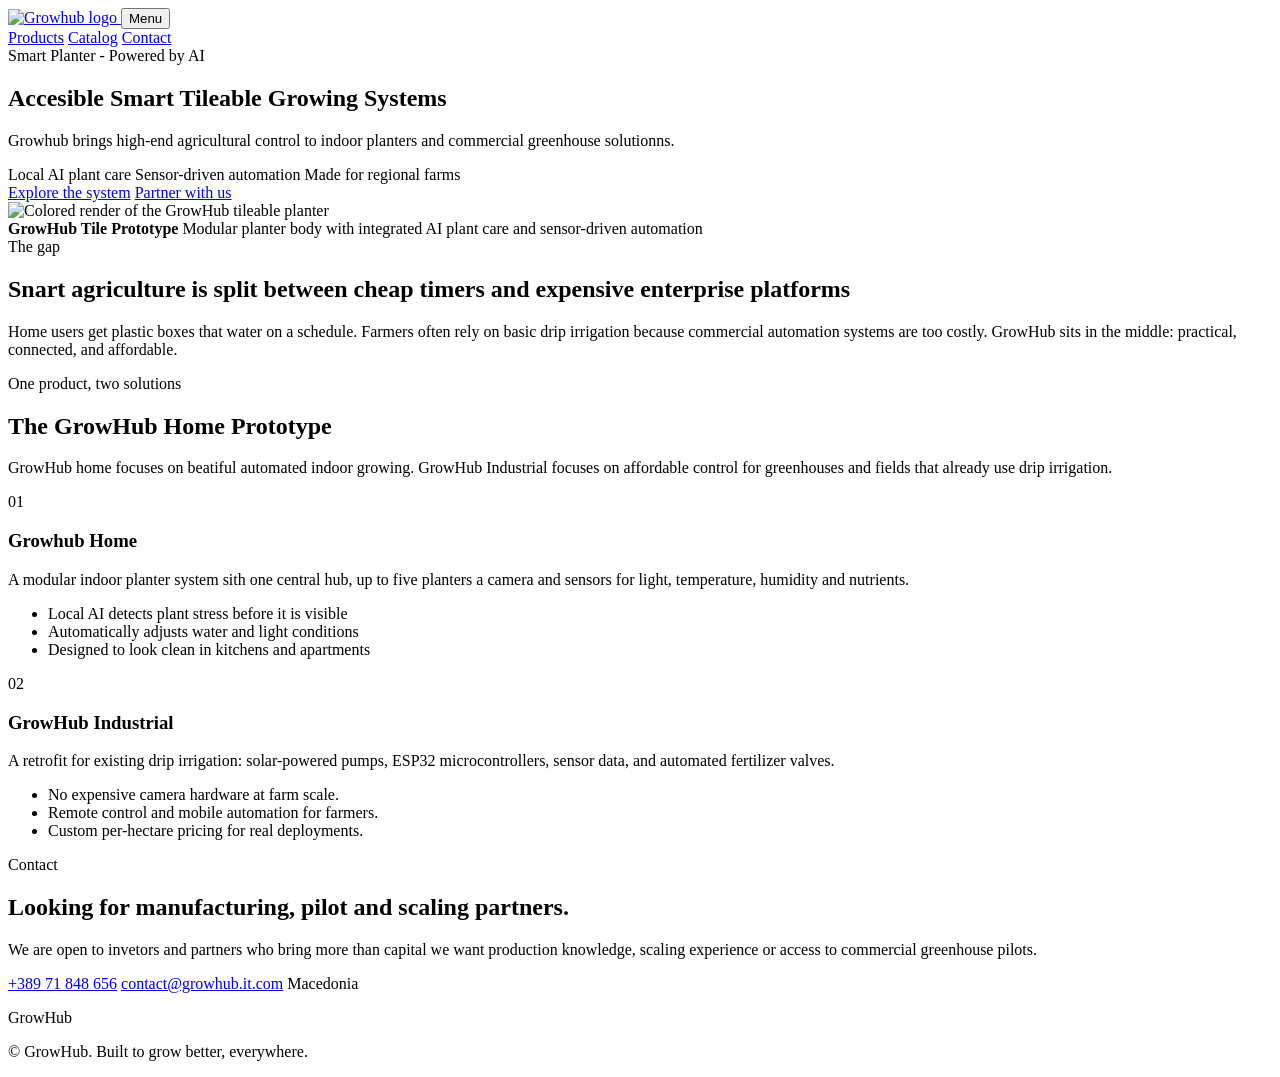
==== Firmware/website/frontend/index.html @ aeba0599 "i set up the project structure to start working on the backend" ====
<!DOCTYPE html>
<html lang="en">
    <head>
        <meta charset="UTF-8" />
        <meta name="viewport" content="width=device-width, initial-scale=1.0" />
        <meta 
            name="description"
            content="Growhub builds accesible smart tileable growing systems for indoor planters and commercial greenhouse solutions"
        />

        <title>Growhub | Smart Tileable Growing Systems</title>
        <link rel="icon" href="assets/img/favicon.svg" type="image/svg+xml" />
        <link rel="stylesheet" href="frontend/css/styles.css" />
    </head>
    <body>
        <header class="site-header">
            <div class="container header-inner">
                <a class="brand focus-strip" href="index.html" aria-label="GrowHub home">
                    <img src="assets/img/growhub.svg" alt="Growhub logo" />
                </a>
                <button class="nav-toggle" dagta-nav-toggle aria-expanded="false" aria-label="Toggle menu">Menu</button>
                <nav class="nav-menu" data-nav-menu aria-label="Primary">
                    <a class="nav-link" href="#products">Products</a>
                    <a href="shop.html" class="nav-link">Catalog</a>
                    <a class="nav-link navcta" href="#contact">Contact</a>
                </nav>
            </div>
        </header>

        <main>
            <section class="hero">
                <div class="container hero-grid">
                    <div class="hero-copy">
                        <span class="kicker">Smart Planter - Powered by AI</span>
                        <h1>Accesible Smart Tileable Growing Systems</h1>
                        <p>
                            Growhub brings high-end agricultural control to indoor planters and commercial greenhouse solutionns.
                        </p>
                        <div class="eyebrow-row" aria-label="GrowHub highlights">
                            <spam class="pill">Local AI plant care</spam>
                            <spam class="pill">Sensor-driven automation</spam>
                            <spam class="pill">Made for regional farms</spam>
                        </div>
                        <div class="button-group">
                            <a class="btn btn-primary" href="#products">Explore the system</a>
                            <a class="btn btn-secondary" href="#contact">Partner with us</a>
                        </div>
                    </div>
                    <aside class="product-visual" aria-label="GrowHub tileable planter render">
                        <img src="assets/img/growhub_tile_render_v1.png" alt="Colored render of the GrowHub tileable planter" />
                        <div class="visual-note">
                            <strong>GrowHub Tile Prototype</strong>
                            <span>Modular planter body with integrated AI plant care and sensor-driven automation</span>
                        </div>
                    </aside>
                </div>
            </section>

            <section class="section compact-section">
                <div class="container">
                    <div class="problem-card">
                        <span class="kicker">The gap</span>
                        <h2>Snart agriculture is split between cheap timers and expensive enterprise platforms</h2>
                        <p>
                            Home users get plastic boxes that water on a schedule. Farmers often rely on basic drip irrigation because
                            commercial automation systems are too costly. GrowHub sits in the middle: practical, connected, and affordable.
                        </p>
                    </div>
                </div>
            </section>

            <section class="section" id="products">
                <div class="container">
                    <span class="kicker">One product, two solutions</span>
                    <h2 class="section-title">The GrowHub Home Prototype</h2>
                    <p class="section-lead">
                        GrowHub home focuses on beatiful automated indoor growing. GrowHub Industrial focuses on affordable
                        control for greenhouses and fields that already use drip irrigation.
                    </p>
                    <div class="product-grid">
                        <article class="product-card" id="home-system">
                            <span class="product-index">01</span>
                            <h3>Growhub Home</h3>
                            <p>
                                A modular indoor planter system sith one central hub, up to five planters a camera and sensors for light, temperature, humidity and nutrients.
                            </p>
                            <ul class="feature-list">
                                <li>Local AI detects plant stress before it is visible</li>
                                <li>Automatically adjusts water and light conditions</li>
                                <li>Designed to look clean in kitchens and apartments</li>
                            </ul>
                        </article>
                        <article class="product-card dark-card" id="industrial">
                            <span class="product-index">02</span>
                            <h3>GrowHub Industrial</h3>
                            <p>
                                A retrofit for existing drip irrigation: solar-powered pumps, ESP32 microcontrollers, sensor data, and automated fertilizer valves.
                            </p>
                            <ul class="feature-list">
                                <li>No expensive camera hardware at farm scale.</li>
                                <li>Remote control and mobile automation for farmers.</li>
                                <li>Custom per-hectare pricing for real deployments.</li>
                            </ul>
                        </article>
                    </div>
                </div>
            </section>

            <section class="section" id="contact">
                <div class="container">
                    <div>
                        <span class="kicker">Contact</span>
                        <h2 class="section-title">Looking for manufacturing, pilot and scaling partners.</h2>
                        <p class="section-lead">
                            We are open to invetors and partners who bring more than capital we want production knowledge, scaling experience or access to commercial
                            greenhouse pilots.
                        </p>
                        <div class="contact-list">
                            <a href="tel:+38971848656">+389 71 848 656</a>
                            <a href="mailto:contact@growhub.com">contact@growhub.it.com</a>
                            <span>Macedonia</span>
                        </div>
                    </div>
                </div>
            </section>
        </main>

        <footer class="site-footer">
            <div class="container footer-inner">
                <p>GrowHub</p>
                <p>&copy; <span data-year></span> GrowHub. Built to grow better, everywhere.</p>
            </div>
        </footer>

        <script src="frontend/js/main.js"></script>
    </body>
</html>
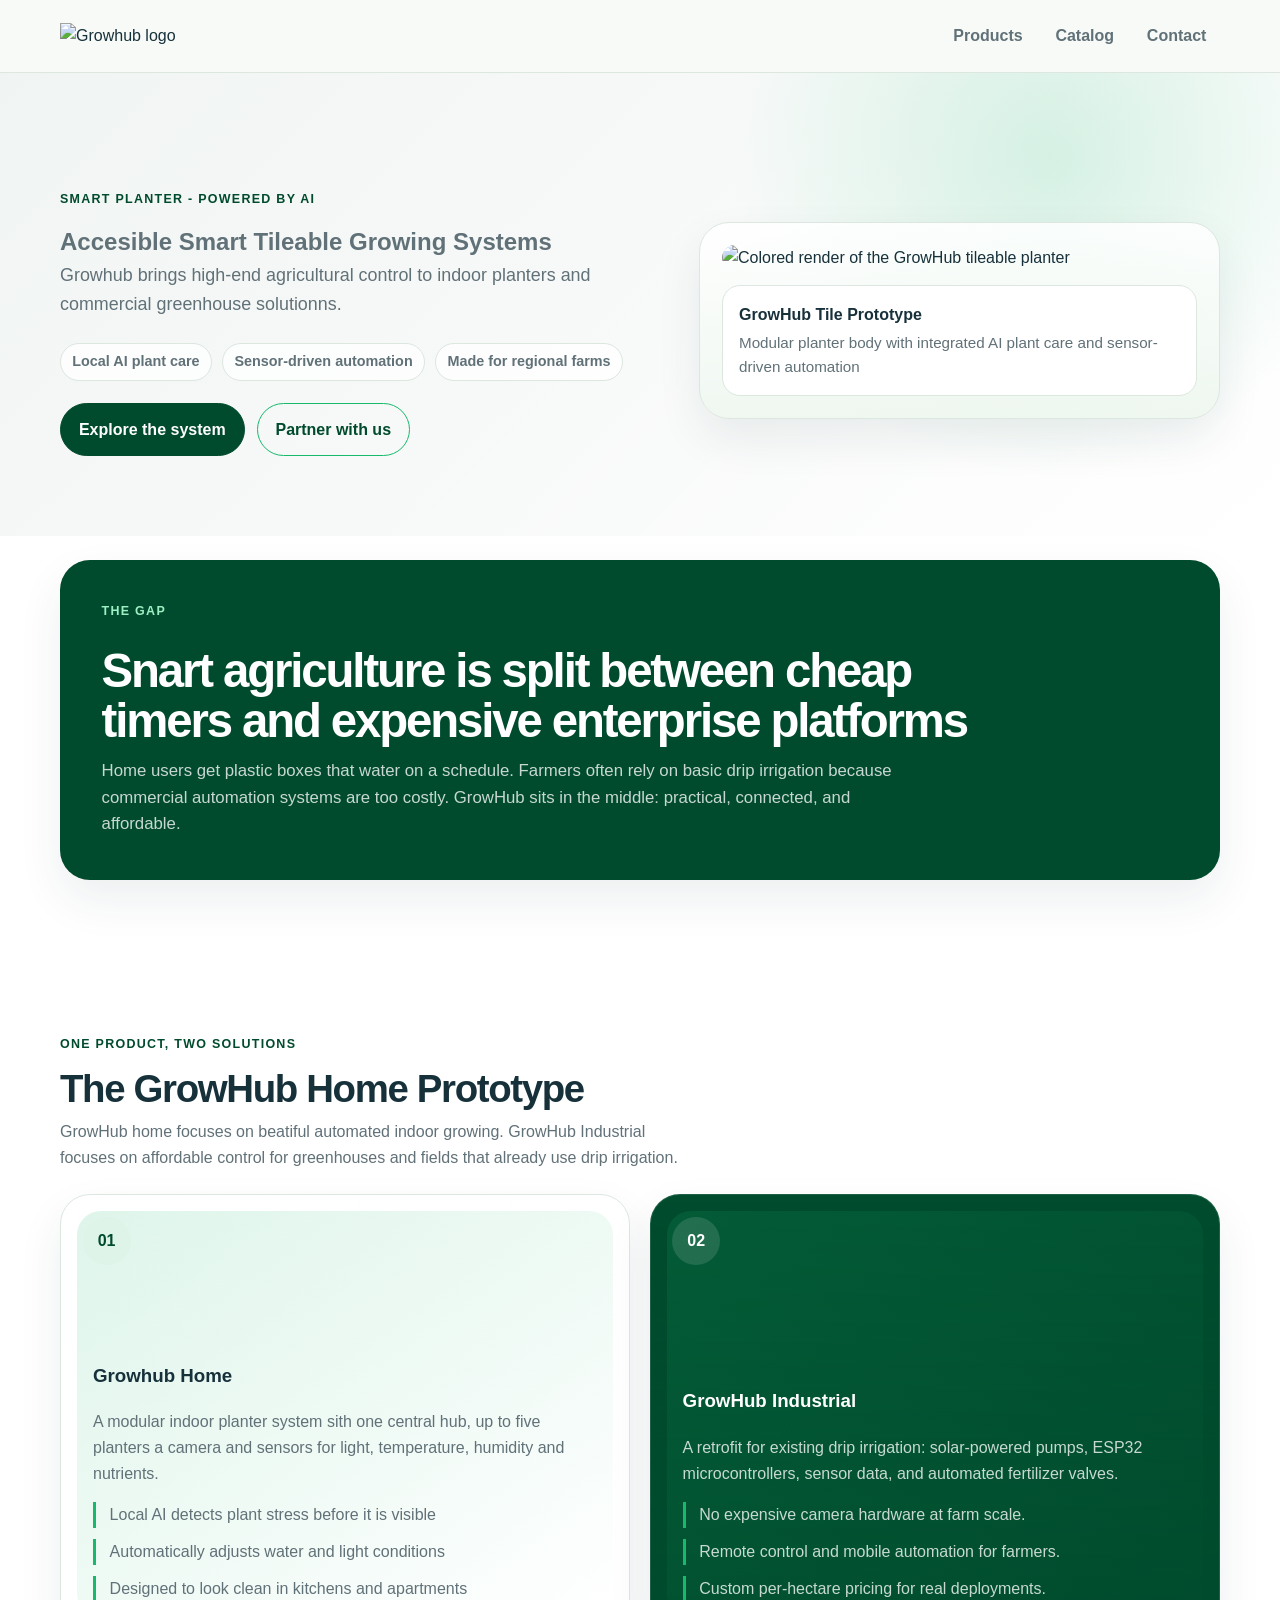
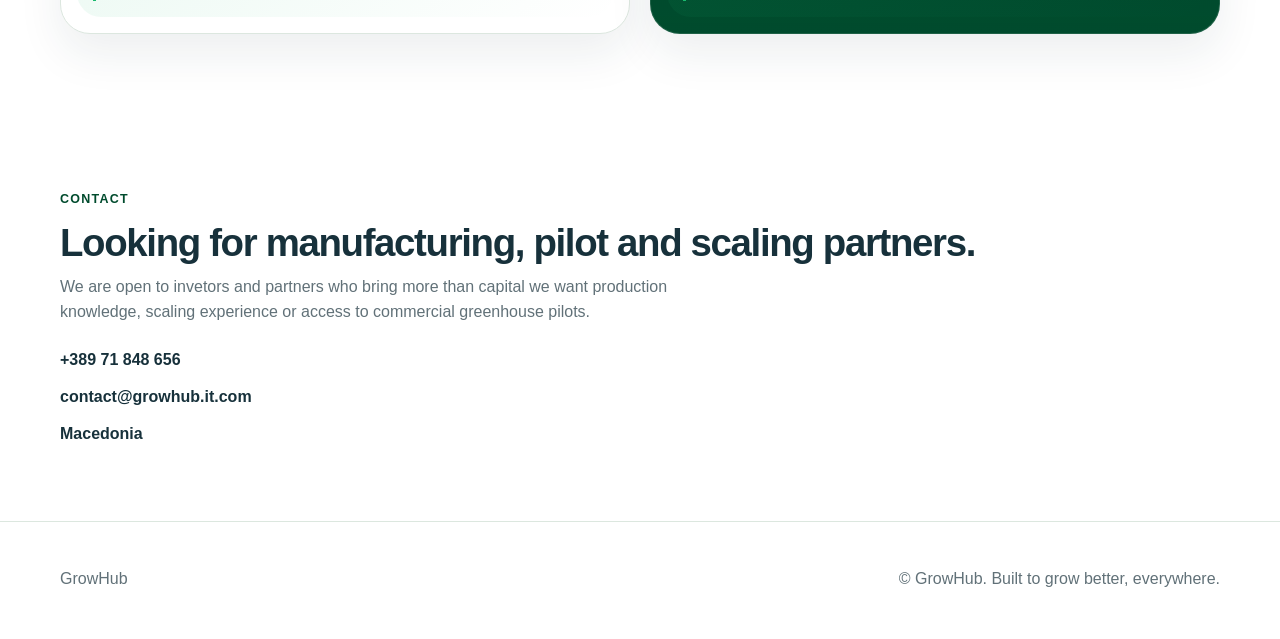
==== commit cdb82d7f: "started working on a very basic backend just to connect everything together" ====
--- a/Firmware/website/frontend/index.html
+++ b/Firmware/website/frontend/index.html
@@ -10,7 +10,7 @@
 
         <title>Growhub | Smart Tileable Growing Systems</title>
         <link rel="icon" href="assets/img/favicon.svg" type="image/svg+xml" />
-        <link rel="stylesheet" href="frontend/css/styles.css" />
+        <link rel="stylesheet" href="css/styles.css" />
     </head>
     <body>
         <header class="site-header">
--- a/Firmware/website/frontend/css/styles.css
+++ b/Firmware/website/frontend/css/styles.css
@@ -0,0 +1,958 @@
+:root {
+    --bg: #f6f8f5;
+    --surface: #ffffff;
+    --surface-soft: #eef6ef;
+    --ink: #17313b;
+    --muted: #617178;
+    --green: #18b96d;
+    --green-dark: #004b2d;
+    --green-soft: #dff4e8;
+    --line: #dce7df;
+    --shadow: 0 20px 45px rgba(23, 49, 59, 0.08);
+    --radius: 22px;
+    --max-width: 1160px;
+}
+
+*,
+*::before,
+*::after {
+    box-sizing: border-box;
+}
+
+html {
+    scroll-behavior: smooth;
+}
+
+body {
+    margin: 0;
+    font-family: Inter, "Segoe UI", Roboto, Arial, sans-serif;
+    color: var(--ink);
+    background:
+        radial-gradient(circle at 8% 8%, rgba(24, 185, 109, 0.08), transparent 20rem),
+        linear-gradient(180deg, #fbfcfa, var(--gb));
+    line-height: 1.6;
+    overflow-x: hidden;
+}
+
+a {
+    color: inherit;
+    text-decoration: none;
+}
+
+img {
+    max-width: 100%;
+    display: block;
+}
+
+.container {
+    width: min(100% - 2rem, var(--max-width));
+    margin: 0 auto;
+}
+
+.site-header {
+    position: sticky;
+    top: 0;
+    z-index: 1000;
+    backdrop-filter: blur(14px);
+    background: rgba(247, 250, 247, 0.9);
+    border-bottom: 1px solid var(--line);
+}
+
+.header-inner {
+    display: flex;
+    align-items: center;
+    justify-content: space-between;
+    gap: 1rem;
+    min-height: 72px;
+}
+
+.brand {
+    display: inline-flex;
+    align-items: center;
+    width: 168px;
+}
+
+.brand img {
+    width: 100%;
+    height: auto;
+}
+
+.nav-toggle {
+    border: 1px solid var(--line);
+    border-radius: 999px;
+    background: var(--surface);
+    padding: 0.5rem 0.8rem;
+    font-size: 0.95rem;
+    display: none;
+}
+
+.nav-menu {
+    display: flex;
+    align-items: center;
+    gap: 0.35rem;
+}
+
+.nav-link {
+    padding: 0.55rem 0.85rem;
+    border-radius: 999px;
+    color: var(--muted);
+    font-weight: 650;
+    font-size: 0.94;
+}
+
+.nav-link:hover,
+.nav-link:focus-visible {
+    color: var(--ink);
+    background: var(--surface);
+}
+
+.nav-link.active {
+    color: var(--surface);
+    background: var(--green-dark);
+}
+
+.hero {
+    padding: 7rem 0 5rem;
+    position: relative;
+    overflow: hidden;
+}
+
+.hero::before {
+    content: "";
+    position: absolute;
+    inset: 0;
+    background:
+        radial-gradient(circle at 82% 18%, rgba(24, 185, 109, 0.16), transparent 20rem),
+        linear-gradient(135deg, rgba(0, 75, 45, 0.06), rgba(255, 255, 255, 0));
+    pointer-events: none;
+}
+
+.hero-grid {
+    position: relative;
+    display: grid;
+    grid-template-columns: minmax(0, 1.05fr) minmax(340px, 0.95fr);
+    gap: clamp(2rem, 5vw, 4.5rem);
+    align-items: center;
+}
+
+.hero-copy h1 {
+    margin: 0;
+    color: var(--muted);
+    max-width: 58ch;
+    overflow-wrap: anywhere;
+}
+
+.hero-copy p {
+    margin: 0;
+    color: var(--muted);
+    max-width: 58ch;
+    font-size: 1.12rem;
+}
+
+.hero-card {
+    background: linear-gradient(145deg, #ffffff, #f1f7f2);
+    border: 1px solid var(--line);
+    border-radius: var(--radius);
+    padding: 1.5rem;
+    box-shadow: var(--shadow);
+}
+
+.hero-media {
+    border-radius: var(--radius);
+    border: 1px solid var(--line);
+    background: linear-gradient(180deg, #ffffff, #edf6ef);
+    box-shadow: var(--shadow);
+    padding: 1rem;
+    position: relative;
+}
+
+.hero-media::after {
+    content: "";
+    position: absolute;
+    right: -1.1rem;
+    bottom: -1.1rem;
+    width: 38%;
+    height: 38%;
+    border-radius: 999px;
+    background: rgba(24, 185, 109, 0.12);
+    z-index: -1;
+}
+
+.hero-media img {
+    width: 100%;
+    max-height: 470px;
+    border-radius: 16px;
+    object-fit: contain;
+    background: #f9fbf9;
+}
+
+.product-visual {
+    position: relative;
+    border-radius: 30px;
+    padding: clamp(1rem, 2vw, 1.35rem);
+    background:
+        linear-gradient(180deg, rgba(255, 255, 255, 0.92), rgba(239, 247, 240, 0.92)),
+        radial-gradient(circle at 70% 0%, rgba(24, 185, 109, 0.18), transparent 22rem);
+    border: 1px solid var(--line);
+    box-shadow: var(--shadow);
+}
+
+.product-visual img {
+    width: 100%;
+    max-height: 530px;
+    object-fit: contain;
+    border-radius: 22px;
+    background: transparent;
+}
+
+.visual-note {
+    display: grid;
+    gap: 0.2rem;
+    margin-top: 0.9rem;
+    padding: 1rem;
+    border-radius: 18px;
+    background: #ffffff;
+    border: 1px solid var(--line);
+}
+
+.visual-note span {
+    color: var(--muted);
+    font-size: 0.95rem;
+}
+
+.kicker {
+    display: inline-block;
+    font-size: 0.78rem;
+    letter-spacing: 0.08rem;
+    text-transform: uppercase;
+    color: var(--green-dark);
+    margin-bottom: 0.8rem;
+    font-weight: 800;
+}
+
+.button-group {
+    display: flex;
+    flex-wrap: wrap;
+    gap: 0.75rem;
+    margin-top: 1.4rem;
+}
+
+.btn {
+    border: 1px solid var(--green);
+    border-radius: 999px;
+    padding: 0.78rem 1.12rem;
+    display: inline-flex;
+    align-items: center;
+    justify-content: center;
+    font-weight: 600;
+    transition: 180ms ease;
+}
+
+.btn-primary {
+    background: var(--green-dark);
+    color: var(--surface);
+    border-color: var(--green-dark);
+}
+
+.btn-primary:hover,
+.btn-primary:focus-visible {
+    background: #063d29;
+    border-color: #063d29;
+}
+
+.btn-secondary {
+    background: transparent;
+    color: var(--green-dark);
+}
+
+.btn-secondary:hover,
+.btn-secondary:focus-visible {
+    background: var(--surface);
+}
+
+.section {
+    padding: 4.7rem 0;
+}
+
+.compact-section {
+    padding-top: 1.5rem;
+}
+
+.section-title {
+    margin: 0 0 0.6rem;
+    font-size: clamp(1.75rem, 3vw, 2.65rem);
+    letter-spacing: -0.035em;
+    line-height: 1.08;
+    overflow-wrap: anywhere;
+}
+
+.section-lead {
+    color: var(--muted);
+    margin: 0 0 1.4rem;
+    max-width: 70ch;
+}
+
+.problem-card {
+    display: grid;
+    gap: 0.75rem;
+    padding: clamp(1.5rem, 4vw, 2.6rem);
+    border-radius: 30px;
+    background: var(--green-dark);
+    color: #ffffff;
+    box-shadow: var(--shadow);
+}
+
+.problem-card h2 {
+    max-width: 900px;
+    margin: 0;
+    font-size: clamp(1.8rem, 3.7vw, 3.2rem);
+    line-height: 1.05;
+    letter-spacing: -0.045em;
+    overflow-wrap: anywhere;
+}
+
+.problem-card p {
+    max-width: 820px;
+    margin: 0;
+    color: rgba(255, 255, 255, 0.78);
+    font-size: 1.05rem;
+}
+
+.problem-card .kicker {
+    color: #9df0c3;
+}
+
+.grid {
+    display: grid;
+    gap: 1.1rem;
+}
+
+.grid-2 {
+    grid-template-columns: repeat(2, minmax(0, 1fr));
+}
+
+.grid-3 {
+    grid-template-columns: repeat(3, minmax(0, 1fr));
+}
+
+.product-grid {
+    display: grid;
+    grid-template-columns: repeat(2, minmax(0, 1fr));
+    gap: 1.2rem;
+    margin-top: 1.5rem;
+}
+
+.product-card {
+    position: relative;
+    min-height: 440px;
+    display: flex;
+    flex-direction: column;
+    justify-content: flex-end;
+    overflow: hidden;
+    border-radius: 30px;
+    border: 1px solid var(--line);
+    background:
+        linear-gradient(189deg, rgba(255, 255, 255, 0.72), #ffffff 54%),
+        var(--surface);
+    padding: clamp(1.3rem, 3vw, 2rem);
+    box-shadow: var(--shadow);
+}
+
+.product-card::before {
+    content: "";
+    position: absolute;
+    inset: 1rem;
+    border-radius: 24px;
+    background: linear-gradient(145deg, rgba(24, 185, 109, 0.14), rgba(255, 255, 255, 0));
+    pointer-events: none;
+}
+
+.product-card > * {
+    position: relative;
+}
+
+.product-card p {
+    margin: 0;
+    color: var(--muted);
+}
+
+.product-index {
+    position: absolute;
+    top: 1.35rem;
+    left: 1.35rem;
+    display: inline-flex;
+    align-items: center;
+    justify-content: center;
+    width: 3rem;
+    height: 3rem;
+    border-radius: 999px;
+    background: var(--green-soft);
+    color: var(--green-dark);
+    font-weight: 800;
+}
+
+.dark-card {
+    color: #ffffff;
+    border-color: rgba(255, 255, 255, 0.12);
+    background:
+        linear-gradient(180deg, rgba(0, 75, 45, 0.75), var(--green-dark)),
+        var(--green-dark);
+}
+
+.dark-card p,
+.dark-card .feature-list li {
+    color: rgba(255, 255, 255, 0.78);
+}
+
+.dark-card .product-index {
+    background: rgba(255, 255, 255, 0.12);
+    color: #ffffff;
+}
+
+.card {
+    background: var(--surface);
+    border: 1px solid var(--line);
+    border-radius: var(--radius);
+    padding: 1.45rem;
+    box-shadow: var(--shadow);
+    transition: transform 180ms ease, box-shadow 180ms ease, border-color 180ms ease;
+}
+
+.card:hover {
+    transform: translateY(-3px);
+    border-color: #c6d7c4;
+    box-shadow: 0 14px 32px rgba(24, 35, 27, 0.12);
+}
+
+.card-image {
+    margin: -0.45rem -0.45rem 1.1rem;
+    border-radius: 16px;
+    border: 1px solid var(--line);
+    overflow: hidden;
+    background: #f8faf8;
+}
+
+.card-image img {
+    width: 100%;
+    height: 260px;
+    object-fit: contain;
+    background: #f8faf8;
+}
+
+.card-image.cover img {
+    object-fit: cover;
+}
+
+.brand-band {
+    background: var(--green-dark);
+    color: #f4fff8;
+    border-radius: var(--radius);
+    padding: clamp(1.25rem, 3vw, 2rem);
+    border: 1px solid rgba(255, 255, 255, 0.18);
+    box-shadow: var(--shadow);
+}
+
+.business-grid {
+    display: grid;
+    grtid-template-columns: minmax(0, 0.9fr) minmax(420px, 1.1fr);
+    gap: clamp(2rem, 5vw, 4rem);
+    align-items: center;
+}
+
+.metric-grid {
+    display: grid;
+    grid-template-columns: repeat(2, minmax(0, 1fr));
+    gap: 1rem;
+}
+
+.metric-card {
+    min-height: 170px;
+    display: flex;
+    flex-direction: column;
+    justify-content: space-between;
+    border-radius: 24px;
+    background: var(--surface);
+    border: 1px solid var(--line);
+    padding: 1.3rem;
+    box-shadow: var(--shadow);
+}
+
+.metric-card strong {
+    display: block;
+    color: var(--green-dark);
+    font-size: clamp(1.8rem, 3.5vw, 3rem);
+    line-height: 1;
+    letter-spacing: -0.045em;
+}
+
+.metric-card span {
+    color: var(--muted);
+}
+
+.brand-band .section-title,
+.brand-band .section-lead {
+    color: #f4fff8;
+}
+
+.brand-gallery {
+    display: grid;
+    gap: 1rem;
+    grid-template-columns: repeat(2, minmax(0, 1fr));
+}
+
+.brand-gallery img {
+    width: 100%;
+    border-radius: 12px;
+    border: 1px solid rgba(255, 255, 255, 0.2);
+    background: #fff;
+}
+
+.card h3 {
+    margin-top: 0;
+    margin-bottom: 0.5rem;
+    letter-spacing: -0.015em;
+}
+
+.card p {
+    margin: 0;
+    color: var(--muted);
+}
+
+.metric {
+    font-size: clamp(1.6rem, 3vw, 2.2rem);
+    font-weight: 800;
+    margin: 0;
+    color: var(--green-dark);
+}
+
+.label {
+    margin: 0.3rem 0 0;
+    color: var(--muted);
+}
+
+.split-panel {
+    display: grid;
+    grid-template-columns: repeat(2, minmax(0, 1fr));
+    gap: 1.1rem;
+}
+
+.eyebrow-row {
+    display: flex;
+    flex-wrap: wrap;
+    gap: 0.65rem;
+    margin-top: 1.5rem;
+}
+
+.pill {
+    display: inline-flex;
+    align-items: center;
+    border: 1px solid var(--line);
+    border-radius: 999px;
+    background: rgba(255, 255, 255, 0.75);
+    color: var(--muted);
+    padding: 0.42rem 0.7rem;
+    font-size: 0.9rem;
+    font-weight: 650;
+}
+
+.number-strip {
+    display: grid;
+    grid-template-columns: repeat(3, minmax(0, 1fr));
+    gap: 1rem;
+    margin-top: 1.4rem;
+}
+
+.number-card {
+    padding: 1.15rem;
+    border-radius: 18px;
+    border: 1px solid var(--line);
+    background: var(--surface);
+}
+
+.feature-list {
+    list-style: none;
+    padding: 0;
+    margin: 1rem 0 0;
+    display: grid;
+    gap: 0.7rem;
+}
+
+.feature-list li {
+    border-left: 3px solid var(--green);
+    padding-left: 0.85rem;
+    color: var(--muted);
+}
+
+.quiet-section {
+    background: var(--surface);
+    border-block: 1px solid var(--line);
+}
+
+.contact-list {
+    display: grid;
+    gap: 0.7rem;
+    margin-top: 1.4rem;
+}
+
+.contact-list a,
+.contact-list span {
+    width: fit-content;
+    color: var(--ink);
+    font-weight: 700;
+}
+
+.contact-list a:hover,
+.contact-list a:focus-visible {
+    color: var(--muted);
+}
+
+.site-footer {
+    border-top: 1px solid var(--line);
+    padding: 1.7rem 0 2rem;
+    color: var(--muted);
+}
+
+.footer-inner {
+    display: flex;
+    gap: 1rem;
+    justify-content: space-between;
+    align-items: center;
+    flex-wrap: wrap;
+}
+
+.focus-ring:focus-visible,
+.btn:focus-visible,
+.nav-toggle:focus-visible,
+.nav-link:focus-visible {
+    outline: 3px solid rgba(24, 185, 109, 0.35);
+    outline-offset: 2px;
+}
+
+.bg-soft {
+    background-color: var(--surface-soft);
+    border-block: 1px solid var(--line);
+}
+
+.showcase-header {
+    display: flex;
+    flex-wrap: wrap;
+    align-items: flex-end;
+    justify-content: space-between;
+    gap: 2rem;
+    margin-bottom: 3rem;
+}
+
+.showcase-filters {
+    display: flex;
+    gap: 0.5rem;
+    background: var(--surface);
+    padding: 0.4rem;
+    border-radius: 999px;
+    border: 1px solid var(--line);
+    box-shadow: 0 4px 12px rgba(23, 49, 59, 0.04);
+}
+
+.filter-btn {
+    border: none;
+    background: transport;
+    padding: 0.5rem 1.2rem;
+    border-radius: 999px;
+    font-weight: 600;
+    color: var(--muted);
+    cursor: pointer;
+    transition: all 200ms ease;
+    font-size: 0.9rem;
+}
+
+.filter-btn:hover {
+    color: var(--ink);
+}
+
+.filter-btn.active {
+    background: var(--green-dark);
+    color: var(--surface);
+}
+
+.showcase-grid {
+    display: grid;
+    grid-template-columns: repeat(auto-fill, minmax(320px, 1fr));
+    gap: 2rem;
+}
+
+.showcase-card {
+    background: var(--surface);
+    border: 1px solid var(--line);
+    border-radius: 24px;
+    overflow: hidden;
+    transition: transform 300ms ease, box-shadow 300ms ease;
+    display: flex;
+    flex-direction: column;
+}
+
+.showcase-card:hover {
+    transform: translateY(-5px);
+    box-shadow: 0 24px 48px rgba(23, 49, 59, 0.12);
+}
+
+.card-img-wrap {
+    position: relative;
+    padding: 2rem;
+    background: linear-gradient(100deg, #ffffff, #f7faf7);
+    border-bottom: 1px solid --line;
+    overflow: hidden;
+}
+
+.card-img-wrap img {
+    width: 100%;
+    height: 270px;
+    object-fit: contain;
+    transition: transform 500ms ease;
+}
+
+.showcase-card:hover .card-img-wrap img {
+    transform: scale(1.05);
+}
+
+.card-badge {
+    position: absolute;
+    top: 1rem;
+    right: 1rem;
+    background: var(--green-soft);
+    color: var(--green-dark);
+    padding: 0.3rem 0.8rem;
+    border-radius: 999px;
+    font-size: 0.75rem;
+    font-weight: 800;
+    text-transform: uppercase;
+    letter-spacing: 0.05rem;
+}
+
+.card-info {
+    padding: 1.8rem;
+    display: flex;
+    flex-direction: column;
+    flex-grow: 1;
+}
+
+.card-info h3 {
+    margin: 0 0 0.5rem;
+    font-size: 1.25rem;
+    letter-spacing: -0.01rem;
+}
+
+.card-info p {
+    color: var(--muted);
+    font-size: 0.95rem;
+    margin: 0 0 1.5rem;
+    flex-grow: 1;
+}
+
+.text-link {
+    font-weight: 700;
+    color: var(--green-dark);
+    display: inline-flex;
+    align-items: center;
+    transition: color 200ms ease;
+}
+
+.text-link:hover {
+    color: var(--green);
+}
+
+.hidden {
+    display: none !important;
+}
+
+@media (max-width: 900px) {
+    .hero-grid,
+    .grid-3,
+    .grid-2,
+    .split-panel,
+    .brand-gallery,
+    .number-strip,
+    .product-grid,
+    .business-grid,
+    .metric-grid {
+        grid-template-columns: 1fr;
+    }
+
+    .hero {
+        padding-top: 4rem;
+    }
+
+    .product-card {
+        min-height: auto;
+        justify-content: flex-start;
+        padding-top: 5rem;
+    }
+}
+
+@media (max-width: 760px) {
+    .container {
+        width: min(100% - 1.25rem, var(--max-width));
+    }
+
+    .brand {
+        width: 132px;
+        min-width: 0;
+    }
+
+    .nav-toggle {
+        display: inline-flex;
+        flex: 0 0 auto;
+    }
+
+    .nav-menu {
+        position: absolute;
+        top: 72px;
+        right: 1rem;
+        left: 1rem;
+        flex-direction: column;
+        align-items: stretch;
+        border-radius: 12px;
+        border: 1px solid var(--line);
+        background: var(--surface);
+        padding: 0.45rem;
+        box-shadow: var(--shadow);
+        display: noen;
+        z-index: 1001;
+    }
+
+    .nav-menu.open {
+        display: flex;
+    }
+
+    .nav-link {
+        border-radius: 10px;
+    }
+
+    .hero {
+        padding: 2.75rem 0 3rem;
+    }
+
+    .hero-grid {
+        gap: 1.5rem;
+    }
+
+    .hero-copy h1 {
+        font-size: clamp(2.05rem, 10.5vw, 3rem);
+        line-height: 1.05;
+        letter-spacing: -0.04em;
+    }
+
+    .hero-copy p,
+    .section-lead,
+    .problem-card p {
+        font-size: 1rem;
+    }
+
+    .product-visual {
+        border-radius: 22px;
+        padding: 0.75rem;
+    }
+
+    .product-visual img {
+        max-height: 360px;
+        border-radius: 16px;
+    }
+
+    .visual-note {
+        padding: 0.85rem;
+    }
+
+    .section {
+        padding: 3rem 0;
+    }
+
+    .compact-section {
+        padding-top: 0.5rem;
+    }
+
+    .problem-card {
+        border-radius: 22px;
+        padding: 4.75rem 1.1rem 1.2rem;
+    }
+
+    .problem-card h2,
+    .section-title {
+        font-size: clamp(1.55rem, 8vw, 2.25rem);
+        line-height: 1.12;
+        letter-spacing: -0.03em;
+    }
+
+    .product-card {
+        border-radius: 22px;
+        padding: 4.75rem, 1.1rem 1.2rem;
+    }
+
+    .product-card h3 {
+        font-size: clamp(1.55rem, 8vw, 2.15rem);
+        line-height: 1.05;
+    }
+
+    .product-index {
+        top: 1rem;
+        left: 1rem;
+        width: 2.55rem;
+        height: 2.55rem;
+    }
+
+    .metric-grid {
+        gap: 0.8rem;
+    }
+
+    .metric-card {
+        min-height: auto;
+        gap: 1rem;
+    }
+
+    .metric-card strong {
+        font-size: clamp(1.65rem, 10vw, 2.4rem);
+    }
+
+    .contact-list a,
+    .contact-list span {
+        max-width: 100%;
+        overflow-wrap: anywhere;
+    }
+
+    .button-group {
+        width: 100%;
+    }
+
+    .btn {
+        width: 100%;
+    }
+}
+
+@media (max-width: 420px) {
+    .header-inner {
+        min-height: 64px;
+    }
+
+    .nav-menu {
+        top: 64px;
+    }
+
+    .brand {
+        width: 110px;
+    }
+    
+    .eyebrow-row {
+        gap: 0.45rem;
+    }
+
+    .pill {
+        font-size: 0.82rem;
+    }
+}
+
+@media (prefers-reduced-motion: reduce) {
+    *,
+    *::before,
+    *::after {
+        animation: none !important;
+        transition: none !important;
+        scroll-behavior: auto !important;
+    }
+}
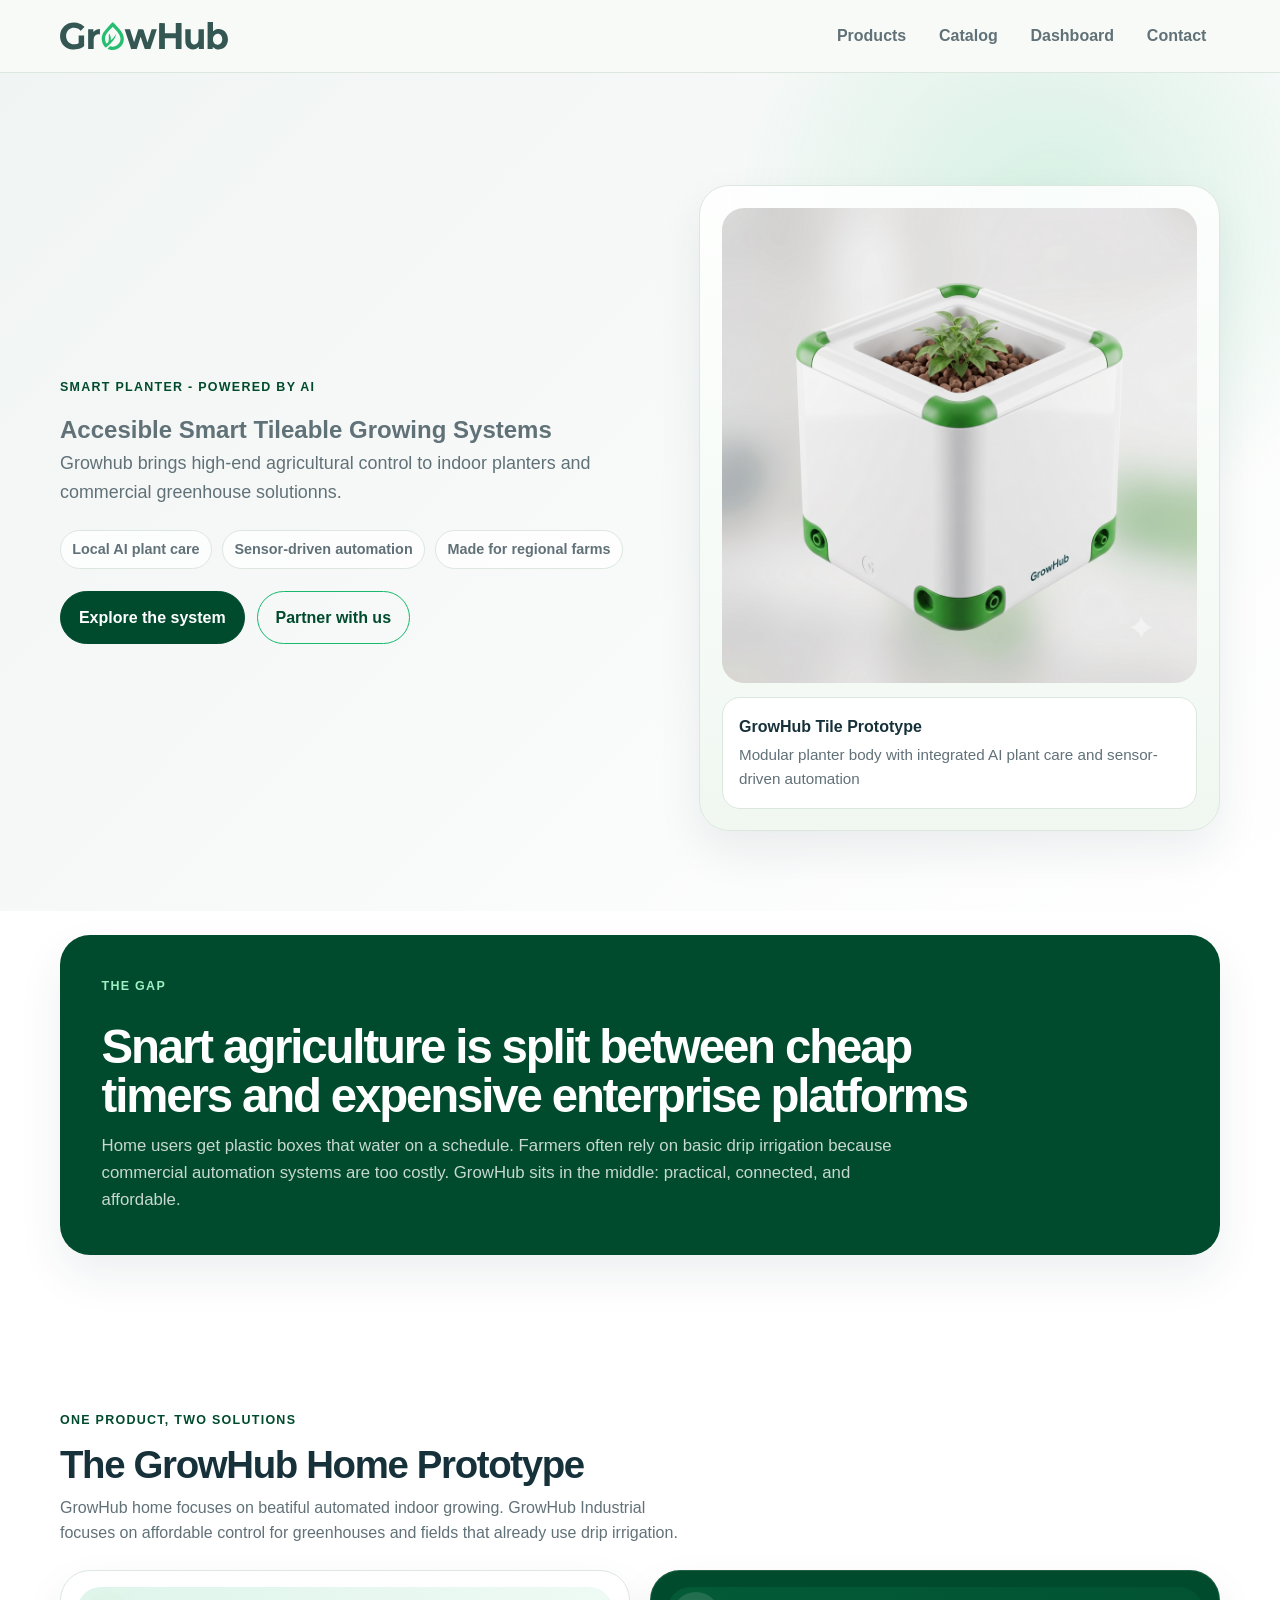
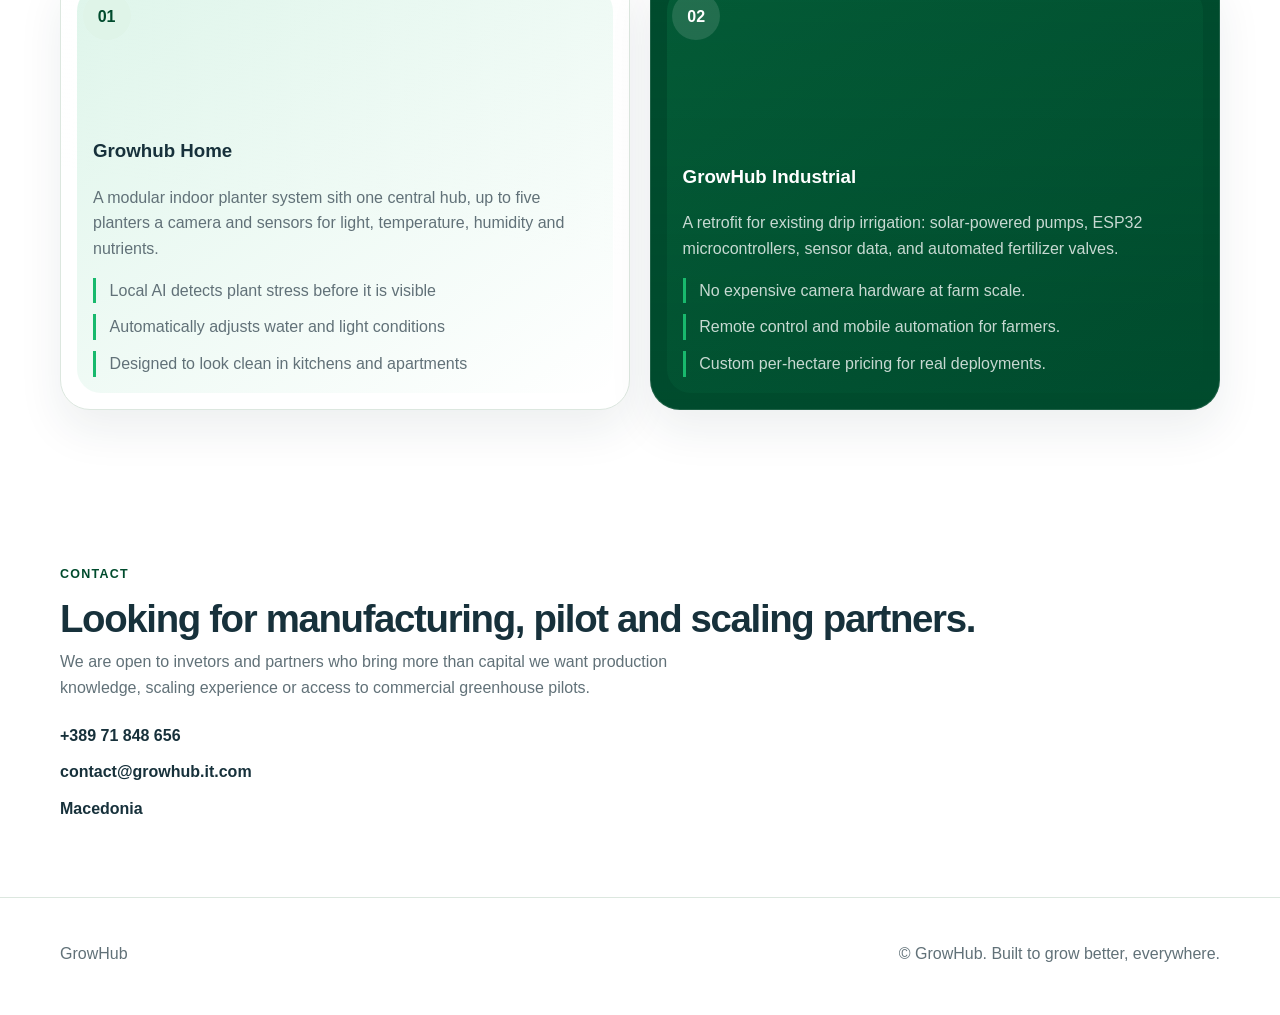
==== commit 301bdc93: "started working on the web dashboard" ====
--- a/Firmware/website/frontend/index.html
+++ b/Firmware/website/frontend/index.html
@@ -22,6 +22,7 @@
                 <nav class="nav-menu" data-nav-menu aria-label="Primary">
                     <a class="nav-link" href="#products">Products</a>
                     <a href="shop.html" class="nav-link">Catalog</a>
+                    <a href="dashboard.html" class="nav-link">Dashboard</a>
                     <a class="nav-link navcta" href="#contact">Contact</a>
                 </nav>
             </div>
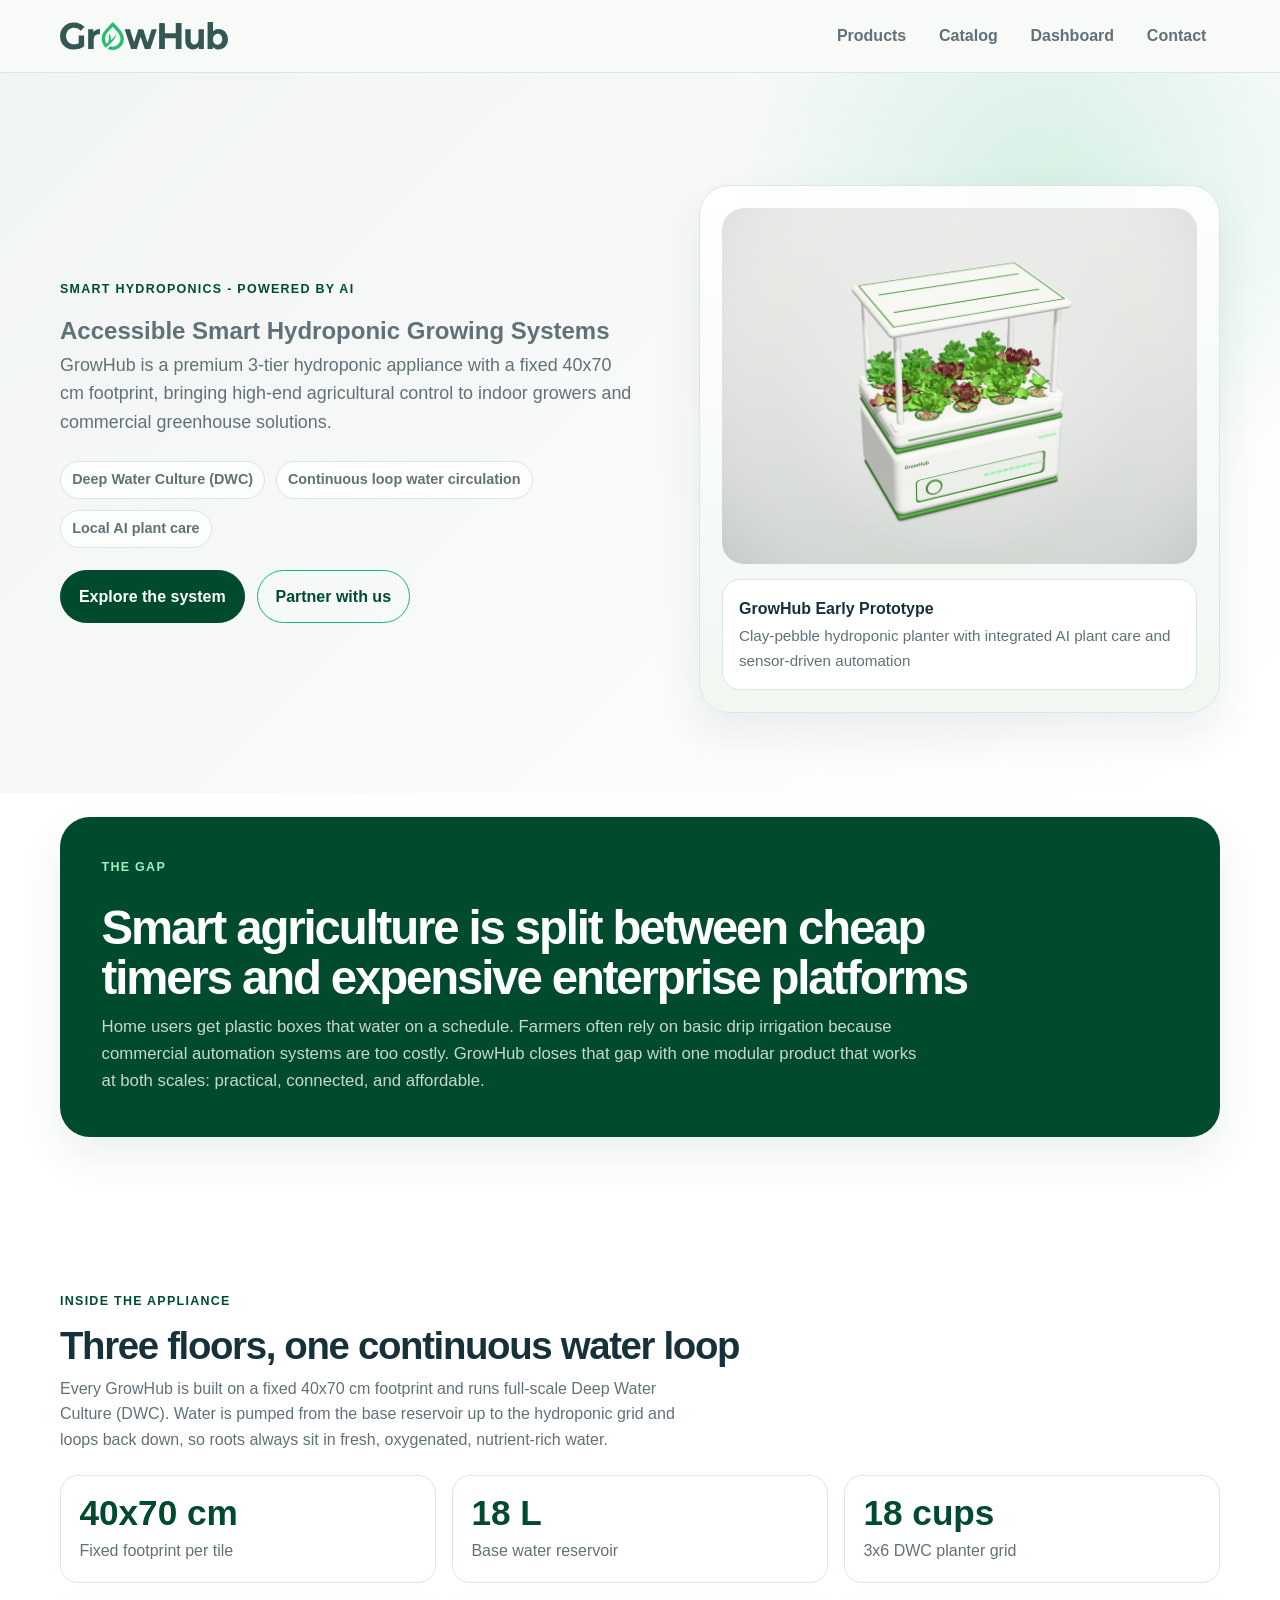
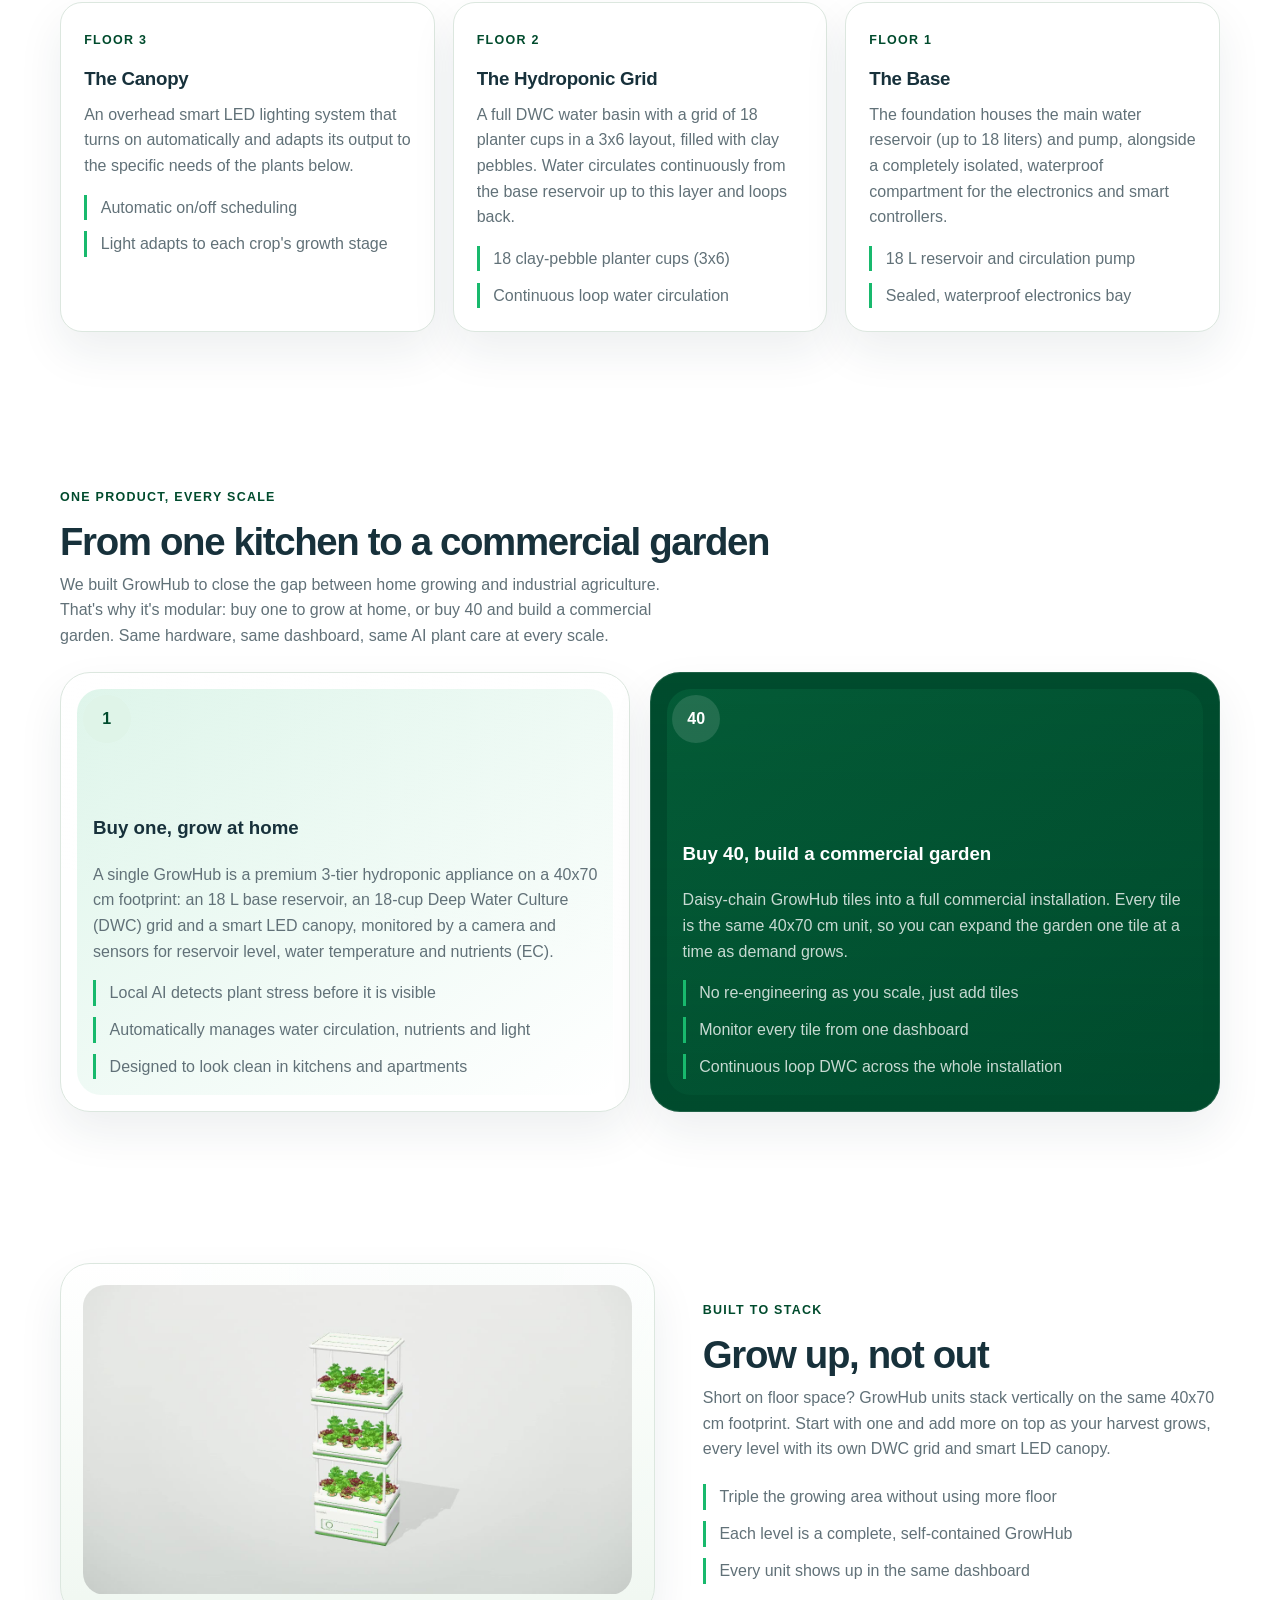
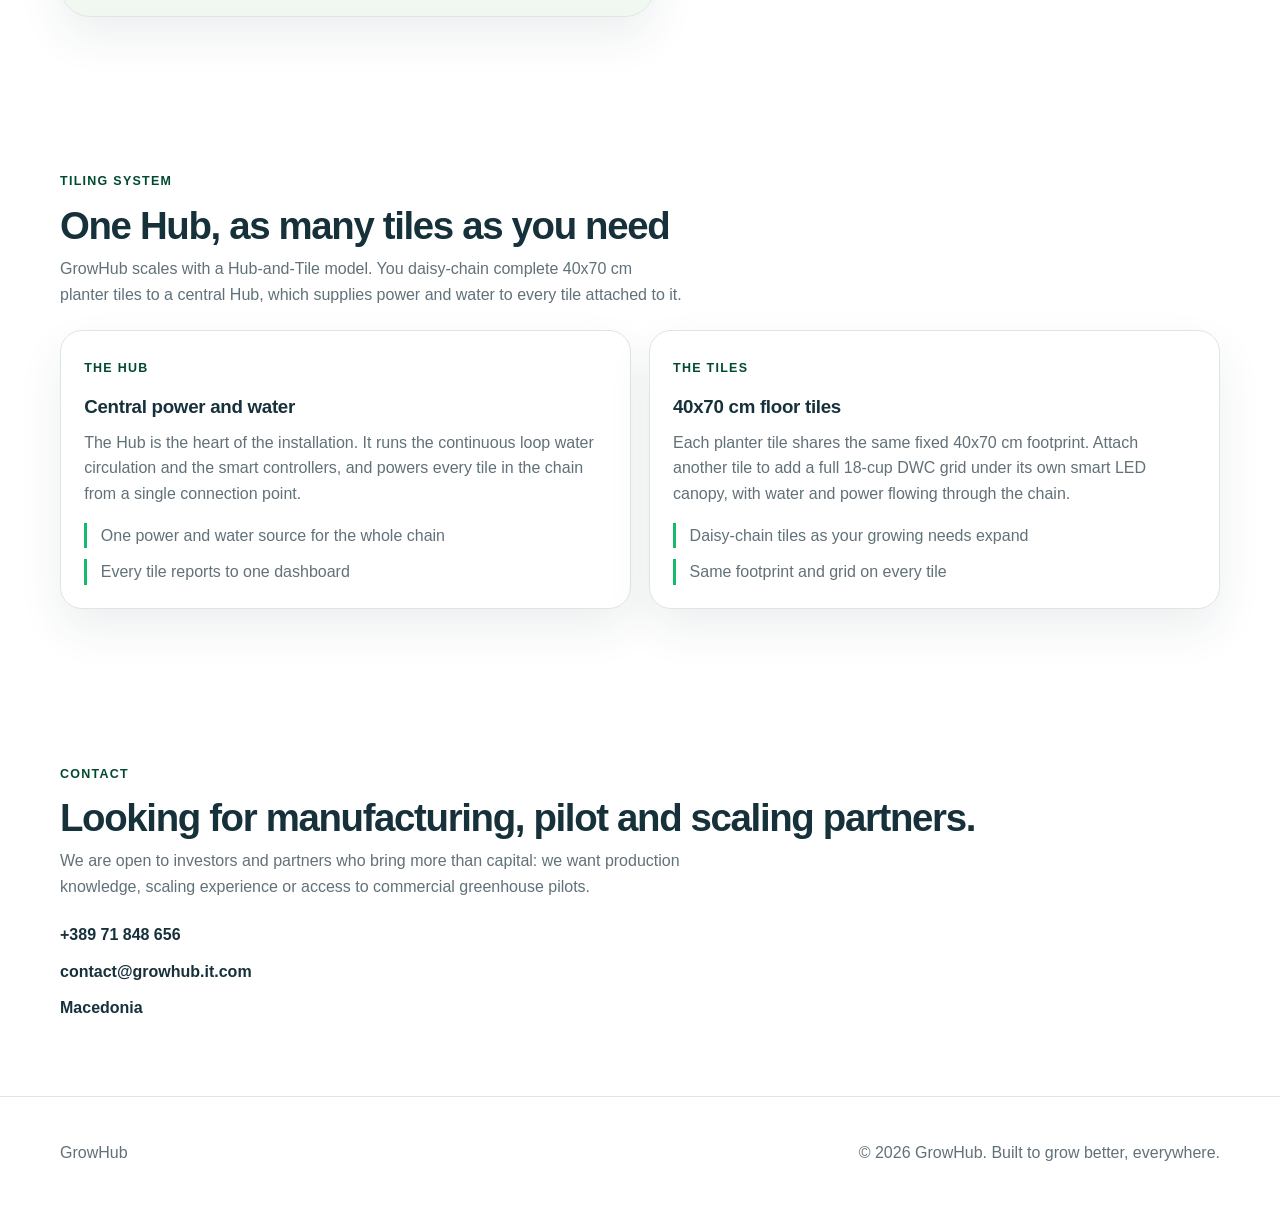
==== commit 32052530: "improved the text on the website and added EC metrics" ====
--- a/Firmware/website/frontend/index.html
+++ b/Firmware/website/frontend/index.html
@@ -5,10 +5,10 @@
         <meta name="viewport" content="width=device-width, initial-scale=1.0" />
         <meta 
             name="description"
-            content="Growhub builds accesible smart tileable growing systems for indoor planters and commercial greenhouse solutions"
+            content="GrowHub builds accessible smart hydroponic growing systems: a 3-tier Deep Water Culture (DWC) appliance for indoor growers and commercial greenhouse solutions"
         />
 
-        <title>Growhub | Smart Tileable Growing Systems</title>
+        <title>GrowHub | Smart Hydroponic Growing Systems</title>
         <link rel="icon" href="assets/img/favicon.svg" type="image/svg+xml" />
         <link rel="stylesheet" href="css/styles.css" />
     </head>
@@ -18,7 +18,7 @@
                 <a class="brand focus-strip" href="index.html" aria-label="GrowHub home">
                     <img src="assets/img/growhub.svg" alt="Growhub logo" />
                 </a>
-                <button class="nav-toggle" dagta-nav-toggle aria-expanded="false" aria-label="Toggle menu">Menu</button>
+                <button class="nav-toggle" data-nav-toggle aria-expanded="false" aria-label="Toggle menu">Menu</button>
                 <nav class="nav-menu" data-nav-menu aria-label="Primary">
                     <a class="nav-link" href="#products">Products</a>
                     <a href="shop.html" class="nav-link">Catalog</a>
@@ -32,26 +32,27 @@
             <section class="hero">
                 <div class="container hero-grid">
                     <div class="hero-copy">
-                        <span class="kicker">Smart Planter - Powered by AI</span>
-                        <h1>Accesible Smart Tileable Growing Systems</h1>
+                        <span class="kicker">Smart Hydroponics - Powered by AI</span>
+                        <h1>Accessible Smart Hydroponic Growing Systems</h1>
                         <p>
-                            Growhub brings high-end agricultural control to indoor planters and commercial greenhouse solutionns.
+                            GrowHub is a premium 3-tier hydroponic appliance with a fixed 40x70 cm footprint, bringing high-end
+                            agricultural control to indoor growers and commercial greenhouse solutions.
                         </p>
                         <div class="eyebrow-row" aria-label="GrowHub highlights">
-                            <spam class="pill">Local AI plant care</spam>
-                            <spam class="pill">Sensor-driven automation</spam>
-                            <spam class="pill">Made for regional farms</spam>
+                            <span class="pill">Deep Water Culture (DWC)</span>
+                            <span class="pill">Continuous loop water circulation</span>
+                            <span class="pill">Local AI plant care</span>
                         </div>
                         <div class="button-group">
-                            <a class="btn btn-primary" href="#products">Explore the system</a>
+                            <a class="btn btn-primary" href="#system">Explore the system</a>
                             <a class="btn btn-secondary" href="#contact">Partner with us</a>
                         </div>
                     </div>
-                    <aside class="product-visual" aria-label="GrowHub tileable planter render">
-                        <img src="assets/img/growhub_tile_render_v1.png" alt="Colored render of the GrowHub tileable planter" />
+                    <aside class="product-visual" aria-label="GrowHub prototype render">
+                        <img src="assets/img/growhub_render_v2.png" alt="Render of the GrowHub planter with lettuce growing under its light canopy" />
                         <div class="visual-note">
-                            <strong>GrowHub Tile Prototype</strong>
-                            <span>Modular planter body with integrated AI plant care and sensor-driven automation</span>
+                            <strong>GrowHub Early Prototype</strong>
+                            <span>Clay-pebble hydroponic planter with integrated AI plant care and sensor-driven automation</span>
                         </div>
                     </aside>
                 </div>
@@ -61,46 +62,183 @@
                 <div class="container">
                     <div class="problem-card">
                         <span class="kicker">The gap</span>
-                        <h2>Snart agriculture is split between cheap timers and expensive enterprise platforms</h2>
+                        <h2>Smart agriculture is split between cheap timers and expensive enterprise platforms</h2>
                         <p>
                             Home users get plastic boxes that water on a schedule. Farmers often rely on basic drip irrigation because
-                            commercial automation systems are too costly. GrowHub sits in the middle: practical, connected, and affordable.
-                        </p>
+                            commercial automation systems are too costly. GrowHub closes that gap with one modular product that works
+                            at both scales: practical, connected, and affordable.
+                        </p>
+                    </div>
+                </div>
+            </section>
+
+            <section class="section" id="system">
+                <div class="container">
+                    <span class="kicker">Inside the appliance</span>
+                    <h2 class="section-title">Three floors, one continuous water loop</h2>
+                    <p class="section-lead">
+                        Every GrowHub is built on a fixed 40x70 cm footprint and runs full-scale Deep Water Culture (DWC). Water
+                        is pumped from the base reservoir up to the hydroponic grid and loops back down, so roots always sit in
+                        fresh, oxygenated, nutrient-rich water.
+                    </p>
+                    <div class="number-strip" aria-label="GrowHub key specifications">
+                        <div class="number-card">
+                            <strong>40x70 cm</strong>
+                            <p class="label">Fixed footprint per tile</p>
+                        </div>
+                        <div class="number-card">
+                            <strong>18 L</strong>
+                            <p class="label">Base water reservoir</p>
+                        </div>
+                        <div class="number-card">
+                            <strong>18 cups</strong>
+                            <p class="label">3x6 DWC planter grid</p>
+                        </div>
+                    </div>
+                    <div class="grid grid-3 tier-grid">
+                        <article class="card">
+                            <span class="kicker">Floor 3</span>
+                            <h3>The Canopy</h3>
+                            <p>
+                                An overhead smart LED lighting system that turns on automatically and adapts its output to the
+                                specific needs of the plants below.
+                            </p>
+                            <ul class="feature-list">
+                                <li>Automatic on/off scheduling</li>
+                                <li>Light adapts to each crop's growth stage</li>
+                            </ul>
+                        </article>
+                        <article class="card">
+                            <span class="kicker">Floor 2</span>
+                            <h3>The Hydroponic Grid</h3>
+                            <p>
+                                A full DWC water basin with a grid of 18 planter cups in a 3x6 layout, filled with clay pebbles.
+                                Water circulates continuously from the base reservoir up to this layer and loops back.
+                            </p>
+                            <ul class="feature-list">
+                                <li>18 clay-pebble planter cups (3x6)</li>
+                                <li>Continuous loop water circulation</li>
+                            </ul>
+                        </article>
+                        <article class="card">
+                            <span class="kicker">Floor 1</span>
+                            <h3>The Base</h3>
+                            <p>
+                                The foundation houses the main water reservoir (up to 18 liters) and pump, alongside a completely
+                                isolated, waterproof compartment for the electronics and smart controllers.
+                            </p>
+                            <ul class="feature-list">
+                                <li>18 L reservoir and circulation pump</li>
+                                <li>Sealed, waterproof electronics bay</li>
+                            </ul>
+                        </article>
                     </div>
                 </div>
             </section>
 
             <section class="section" id="products">
                 <div class="container">
-                    <span class="kicker">One product, two solutions</span>
-                    <h2 class="section-title">The GrowHub Home Prototype</h2>
+                    <span class="kicker">One product, every scale</span>
+                    <h2 class="section-title">From one kitchen to a commercial garden</h2>
                     <p class="section-lead">
-                        GrowHub home focuses on beatiful automated indoor growing. GrowHub Industrial focuses on affordable
-                        control for greenhouses and fields that already use drip irrigation.
+                        We built GrowHub to close the gap between home growing and industrial agriculture. That's why it's
+                        modular: buy one to grow at home, or buy 40 and build a commercial garden. Same hardware, same
+                        dashboard, same AI plant care at every scale.
                     </p>
                     <div class="product-grid">
-                        <article class="product-card" id="home-system">
-                            <span class="product-index">01</span>
-                            <h3>Growhub Home</h3>
-                            <p>
-                                A modular indoor planter system sith one central hub, up to five planters a camera and sensors for light, temperature, humidity and nutrients.
+                        <article class="product-card" id="single-unit">
+                            <span class="product-index">1</span>
+                            <h3>Buy one, grow at home</h3>
+                            <p>
+                                A single GrowHub is a premium 3-tier hydroponic appliance on a 40x70 cm footprint: an 18 L base
+                                reservoir, an 18-cup Deep Water Culture (DWC) grid and a smart LED canopy, monitored by a camera
+                                and sensors for reservoir level, water temperature and nutrients (EC).
                             </p>
                             <ul class="feature-list">
                                 <li>Local AI detects plant stress before it is visible</li>
-                                <li>Automatically adjusts water and light conditions</li>
+                                <li>Automatically manages water circulation, nutrients and light</li>
                                 <li>Designed to look clean in kitchens and apartments</li>
                             </ul>
                         </article>
-                        <article class="product-card dark-card" id="industrial">
-                            <span class="product-index">02</span>
-                            <h3>GrowHub Industrial</h3>
-                            <p>
-                                A retrofit for existing drip irrigation: solar-powered pumps, ESP32 microcontrollers, sensor data, and automated fertilizer valves.
-                            </p>
-                            <ul class="feature-list">
-                                <li>No expensive camera hardware at farm scale.</li>
-                                <li>Remote control and mobile automation for farmers.</li>
-                                <li>Custom per-hectare pricing for real deployments.</li>
+                        <article class="product-card dark-card" id="commercial-garden">
+                            <span class="product-index">40</span>
+                            <h3>Buy 40, build a commercial garden</h3>
+                            <p>
+                                Daisy-chain GrowHub tiles into a full commercial installation. Every tile is the same 40x70 cm
+                                unit, so you can expand the garden one tile at a time as demand grows.
+                            </p>
+                            <ul class="feature-list">
+                                <li>No re-engineering as you scale, just add tiles</li>
+                                <li>Monitor every tile from one dashboard</li>
+                                <li>Continuous loop DWC across the whole installation</li>
+                            </ul>
+                        </article>
+                    </div>
+                </div>
+            </section>
+
+            <section class="section" id="stacking">
+                <div class="container stack-showcase">
+                    <figure class="product-visual stack-visual">
+                        <video
+                            src="assets/video/growhub-stack.mp4"
+                            poster="assets/img/growhub_stack_poster.jpg"
+                            autoplay
+                            muted
+                            loop
+                            playsinline
+                            preload="metadata"
+                            data-autoplay-video
+                            aria-label="Animation of a single GrowHub unit stacking into a three-unit tower"
+                        ></video>
+                    </figure>
+                    <div class="stack-copy">
+                        <span class="kicker">Built to stack</span>
+                        <h2 class="section-title">Grow up, not out</h2>
+                        <p class="section-lead">
+                            Short on floor space? GrowHub units stack vertically on the same 40x70 cm footprint. Start with one
+                            and add more on top as your harvest grows, every level with its own DWC grid and smart LED canopy.
+                        </p>
+                        <ul class="feature-list">
+                            <li>Triple the growing area without using more floor</li>
+                            <li>Each level is a complete, self-contained GrowHub</li>
+                            <li>Every unit shows up in the same dashboard</li>
+                        </ul>
+                    </div>
+                </div>
+            </section>
+
+            <section class="section" id="tiling">
+                <div class="container">
+                    <span class="kicker">Tiling System</span>
+                    <h2 class="section-title">One Hub, as many tiles as you need</h2>
+                    <p class="section-lead">
+                        GrowHub scales with a Hub-and-Tile model. You daisy-chain complete 40x70 cm planter tiles to a central
+                        Hub, which supplies power and water to every tile attached to it.
+                    </p>
+                    <div class="split-panel">
+                        <article class="card">
+                            <span class="kicker">The Hub</span>
+                            <h3>Central power and water</h3>
+                            <p>
+                                The Hub is the heart of the installation. It runs the continuous loop water circulation and the
+                                smart controllers, and powers every tile in the chain from a single connection point.
+                            </p>
+                            <ul class="feature-list">
+                                <li>One power and water source for the whole chain</li>
+                                <li>Every tile reports to one dashboard</li>
+                            </ul>
+                        </article>
+                        <article class="card">
+                            <span class="kicker">The Tiles</span>
+                            <h3>40x70 cm floor tiles</h3>
+                            <p>
+                                Each planter tile shares the same fixed 40x70 cm footprint. Attach another tile to add a full
+                                18-cup DWC grid under its own smart LED canopy, with water and power flowing through the chain.
+                            </p>
+                            <ul class="feature-list">
+                                <li>Daisy-chain tiles as your growing needs expand</li>
+                                <li>Same footprint and grid on every tile</li>
                             </ul>
                         </article>
                     </div>
@@ -113,7 +251,7 @@
                         <span class="kicker">Contact</span>
                         <h2 class="section-title">Looking for manufacturing, pilot and scaling partners.</h2>
                         <p class="section-lead">
-                            We are open to invetors and partners who bring more than capital we want production knowledge, scaling experience or access to commercial
+                            We are open to investors and partners who bring more than capital: we want production knowledge, scaling experience or access to commercial
                             greenhouse pilots.
                         </p>
                         <div class="contact-list">
@@ -133,6 +271,6 @@
             </div>
         </footer>
 
-        <script src="frontend/js/main.js"></script>
+        <script src="js/main.js"></script>
     </body>
-</html>+</html>
--- a/Firmware/website/frontend/css/styles.css
+++ b/Firmware/website/frontend/css/styles.css
@@ -477,7 +477,8 @@
     box-shadow: var(--shadow);
 }
 
-.metric-card strong {
+.metric-card > strong,
+.metric-card-main > strong {
     display: block;
     color: var(--green-dark);
     font-size: clamp(1.8rem, 3.5vw, 3rem);
@@ -485,8 +486,281 @@
     letter-spacing: -0.045em;
 }
 
+.metric-card .detail-stat strong {
+    display: inline;
+    color: var(--ink);
+    font-size: 1rem;
+    line-height: 1.2;
+    letter-spacing: -0.02em;
+}
+
 .metric-card span {
     color: var(--muted);
+}
+
+.dashboard-header {
+    display: flex;
+    justify-content: space-between;
+    align-items: flex-end;
+    gap: 1rem;
+    margin-bottom: 1.25rem;
+    flex-wrap: wrap;
+}
+
+.dashboard-header .section-lead {
+    margin-bottom: 0.35rem;
+}
+
+.last-updated {
+    margin: 0;
+    color: var(--muted);
+    font-size: 0.9rem;
+    font-weight: 550;
+}
+
+.device-selector {
+    margin-top: 0;
+    margin-bottom: 1.5rem;
+}
+
+.dashboard-metrics {
+    margin-bottom: 2rem;
+}
+
+.dashboard-metrics.is-loading .metric-card {
+    position: relative;
+    overflow: hidden;
+}
+
+.dashboard-metrics.is-loading .metric-card::after {
+    content: "";
+    position: absolute;
+    inset: 0;
+    background: linear-gradient(
+        110deg,
+        transparent 20%,
+        rgba(255, 255, 255, 0.45) 45%,
+        transparent 70%
+    );
+    transform: translateX(-100%);
+    animation: dashboard-shimmer 1.4s ease-in-out infinite;
+}
+
+.dashboard-metrics.is-loading .metric-card strong,
+.dashboard-metrics.is-loading .metric-card span:not(.kicker),
+.dashboard-metrics.is-loading .sparkline,
+.dashboard-metrics.is-loading .metric-expand-btn {
+    opacity: 0.4;
+}
+
+@keyframes dashboard-shimmer {
+    to {
+        transform: translateX(100%);
+    }
+}
+
+.sparkline {
+    width: 120px;
+    height: 36px;
+    color: var(--green);
+    margin: 0.15rem 0;
+}
+
+.sparkline-empty {
+    fill: var(--muted);
+    font-size: 10px;
+    font-family: inherit;
+}
+
+.metric-card-expandable {
+    gap: 0;
+}
+
+.metric-card-main {
+    display: flex;
+    flex-direction: column;
+    justify-content: space-between;
+    gap: 0.75rem;
+    min-height: 140px;
+}
+
+.metric-card-heading {
+    display: flex;
+    align-items: center;
+    justify-content: space-between;
+    gap: 0.75rem;
+}
+
+.metric-expand-btn {
+    width: 2rem;
+    height: 2rem;
+    display: inline-flex;
+    align-items: center;
+    justify-content: center;
+    border: 1px solid var(--line);
+    border-radius: 999px;
+    background: rgba(255, 255, 255, 0.9);
+    color: var(--muted);
+    cursor: pointer;
+    flex-shrink: 0;
+    transition: transform 200ms ease, color 200ms ease, border-color 200ms ease, background 200ms ease;
+}
+
+.metric-expand-btn svg {
+    width: 1rem;
+    height: 1rem;
+}
+
+.metric-expand-btn:hover,
+.metric-expand-btn:focus-visible {
+    color: var(--green-dark);
+    border-color: var(--green);
+    outline: none;
+}
+
+.metric-card-expandable.is-expanded {
+    grid-column: 1 / -1;
+}
+
+.metric-card-expandable.is-expanded .metric-expand-btn {
+    transform: rotate(180deg);
+    color: var(--surface);
+    background: var(--green-dark);
+    border-color: var(--green-dark);
+}
+
+.metric-card-detail {
+    margin-top: 1rem;
+    padding-top: 1rem;
+    border-top: 1px solid var(--line);
+    display: grid;
+    gap: 0.85rem;
+}
+
+.metric-card-detail[hidden] {
+    display: none;
+}
+
+.detail-chart-header {
+    display: flex;
+    justify-content: space-between;
+    align-items: flex-start;
+    flex-wrap: wrap;
+    gap: 0.75rem;
+}
+
+.detail-chart-stats {
+    display: flex;
+    flex-wrap: wrap;
+    gap: 0.55rem;
+}
+
+.detail-range {
+    display: flex;
+    gap: 0.4rem;
+}
+
+.detail-stat {
+    display: inline-flex;
+    flex-direction: column;
+    gap: 0.15rem;
+    min-width: 4.5rem;
+    padding: 0.45rem 0.65rem;
+    border: 1px solid var(--line);
+    border-radius: 14px;
+    background: rgba(255, 255, 255, 0.72);
+}
+
+.detail-stat span {
+    color: var(--muted);
+    font-size: 0.75rem;
+    font-weight: 650;
+    letter-spacing: 0.04em;
+    text-transform: uppercase;
+}
+
+.detail-stat strong {
+    color: var(--ink);
+    font-size: 1rem;
+    letter-spacing: -0.02em;
+}
+
+.detail-chart {
+    width: 100%;
+    height: 220px;
+    color: var(--green);
+    background:
+        linear-gradient(180deg, rgba(24, 185, 109, 0.06), rgba(255, 255, 255, 0)),
+        #fff;
+    border: 1px solid var(--line);
+    border-radius: 18px;
+}
+
+.detail-chart-empty {
+    fill: var(--muted);
+    font-size: 14px;
+    font-family: inherit;
+}
+
+.detail-chart-grid {
+    stroke: rgba(15, 40, 28, 0.08);
+    stroke-width: 1;
+}
+
+.detail-chart-axis {
+    fill: var(--muted);
+    font-size: 11px;
+    font-family: inherit;
+}
+
+.detail-chart-area {
+    fill: rgba(24, 185, 109, 0.16);
+}
+
+.detail-chart-line {
+    fill: none;
+    stroke: currentColor;
+    stroke-width: 2.5;
+    stroke-linecap: round;
+    stroke-linejoin: round;
+}
+
+.detail-chart-dot {
+    fill: #fff;
+    stroke: currentColor;
+    stroke-width: 2;
+}
+
+.camera-card {
+    padding: 1.5rem;
+}
+
+.camera-card-header {
+    display: flex;
+    justify-content: space-between;
+    align-items: center;
+    gap: 0.75rem;
+    margin-bottom: 1rem;
+    flex-wrap: wrap;
+}
+
+.camera-node-pill {
+    font-size: 0.8rem;
+}
+
+.camera-frame {
+    background: #000;
+    height: min(380px, 55vw);
+    display: flex;
+    align-items: center;
+    justify-content: center;
+    position: relative;
+}
+
+.camera-frame img {
+    max-height: 100%;
+    width: 100%;
+    object-fit: contain;
 }
 
 .brand-band .section-title,
@@ -536,6 +810,25 @@
     gap: 1.1rem;
 }
 
+.stack-showcase {
+    display: grid;
+    grid-template-columns: minmax(0, 1.15fr) minmax(0, 1fr);
+    gap: clamp(1.5rem, 4vw, 3rem);
+    align-items: center;
+}
+
+.stack-visual {
+    margin: 0;
+}
+
+.stack-visual video {
+    display: block;
+    width: 100%;
+    aspect-ratio: 16 / 9;
+    object-fit: cover;
+    border-radius: 22px;
+}
+
 .eyebrow-row {
     display: flex;
     flex-wrap: wrap;
@@ -555,6 +848,58 @@
     font-weight: 650;
 }
 
+button.pill {
+    cursor: pointer;
+    font: inherit;
+}
+
+.pill.active {
+    background: var(--green-dark);
+    border-color: var(--green-dark);
+    color: var(--surface);
+}
+
+.pill.has-alert {
+    position: relative;
+}
+
+.pill.has-alert::after {
+    content: "";
+    position: absolute;
+    top: -3px;
+    right: -3px;
+    width: 0.65rem;
+    height: 0.65rem;
+    border-radius: 50%;
+    background: #e63946;
+    border: 2px solid var(--surface);
+}
+
+.alert-list {
+    display: grid;
+    gap: 0.5rem;
+    margin-bottom: 1.25rem;
+}
+
+.alert-list[hidden] {
+    display: none;
+}
+
+.alert-item {
+    border: 1px solid rgba(230, 57, 70, 0.35);
+    background: rgba(230, 57, 70, 0.08);
+    color: #a4161a;
+    border-radius: 14px;
+    padding: 0.65rem 0.9rem;
+    font-size: 0.92rem;
+    font-weight: 600;
+}
+
+.dashboard-metrics.is-stale .metric-card > strong,
+.dashboard-metrics.is-stale .metric-card-main > strong {
+    opacity: 0.5;
+}
+
 .number-strip {
     display: grid;
     grid-template-columns: repeat(3, minmax(0, 1fr));
@@ -567,6 +912,17 @@
     border-radius: 18px;
     border: 1px solid var(--line);
     background: var(--surface);
+}
+
+.number-card strong {
+    display: block;
+    color: var(--green-dark);
+    font-size: clamp(1.5rem, 3vw, 2.2rem);
+    line-height: 1.1;
+}
+
+.tier-grid {
+    margin-top: 1.2rem;
 }
 
 .feature-list {
@@ -768,12 +1124,26 @@
     .grid-3,
     .grid-2,
     .split-panel,
+    .stack-showcase,
     .brand-gallery,
     .number-strip,
     .product-grid,
     .business-grid,
     .metric-grid {
         grid-template-columns: 1fr;
+    }
+
+    .dashboard-header {
+        flex-direction: column;
+        align-items: flex-start;
+    }
+
+    .device-selector {
+        margin-bottom: 1.15rem;
+    }
+
+    .camera-frame {
+        height: min(280px, 70vw);
     }
 
     .hero {
@@ -814,7 +1184,7 @@
         background: var(--surface);
         padding: 0.45rem;
         box-shadow: var(--shadow);
-        display: noen;
+        display: none;
         z-index: 1001;
     }
 
@@ -906,8 +1276,18 @@
         gap: 1rem;
     }
 
-    .metric-card strong {
+    .metric-card > strong,
+    .metric-card-main > strong {
         font-size: clamp(1.65rem, 10vw, 2.4rem);
+    }
+
+    .sparkline {
+        width: 100%;
+        max-width: 160px;
+    }
+
+    .detail-chart {
+        height: 180px;
     }
 
     .contact-list a,
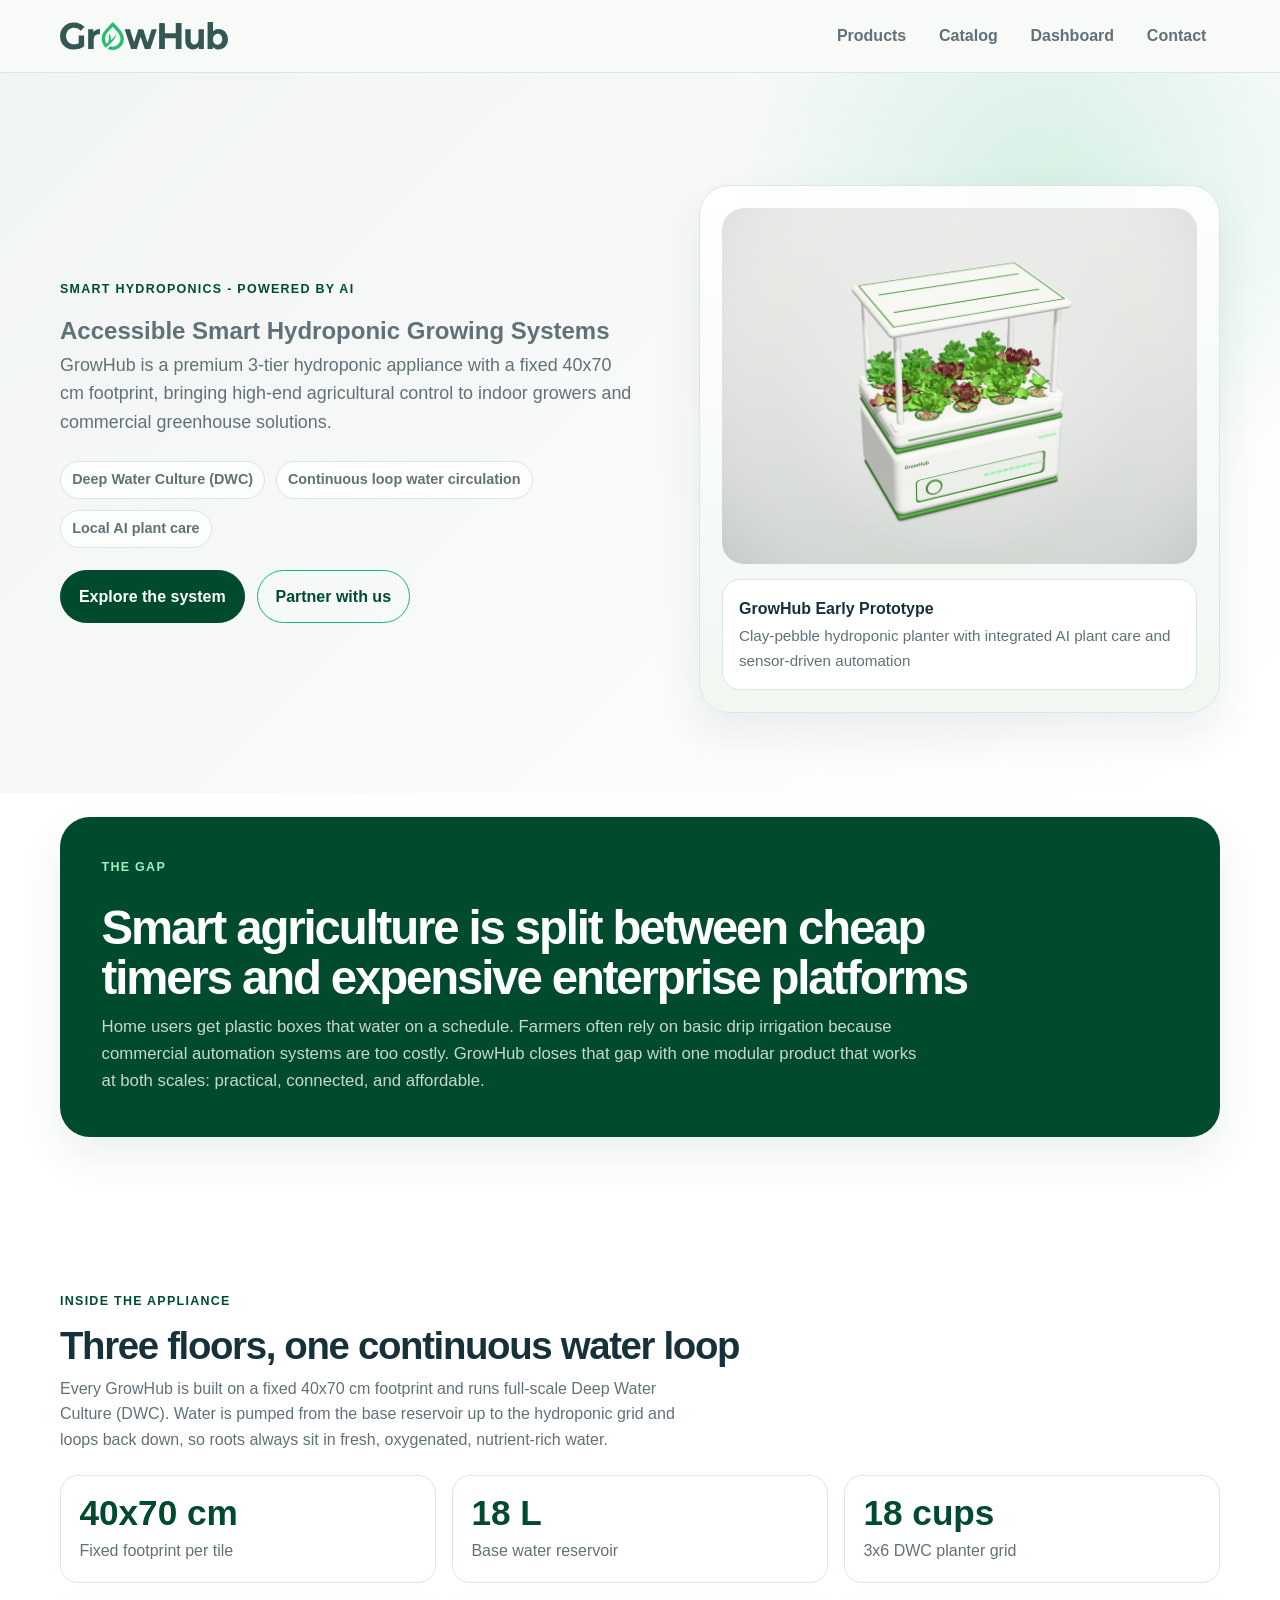
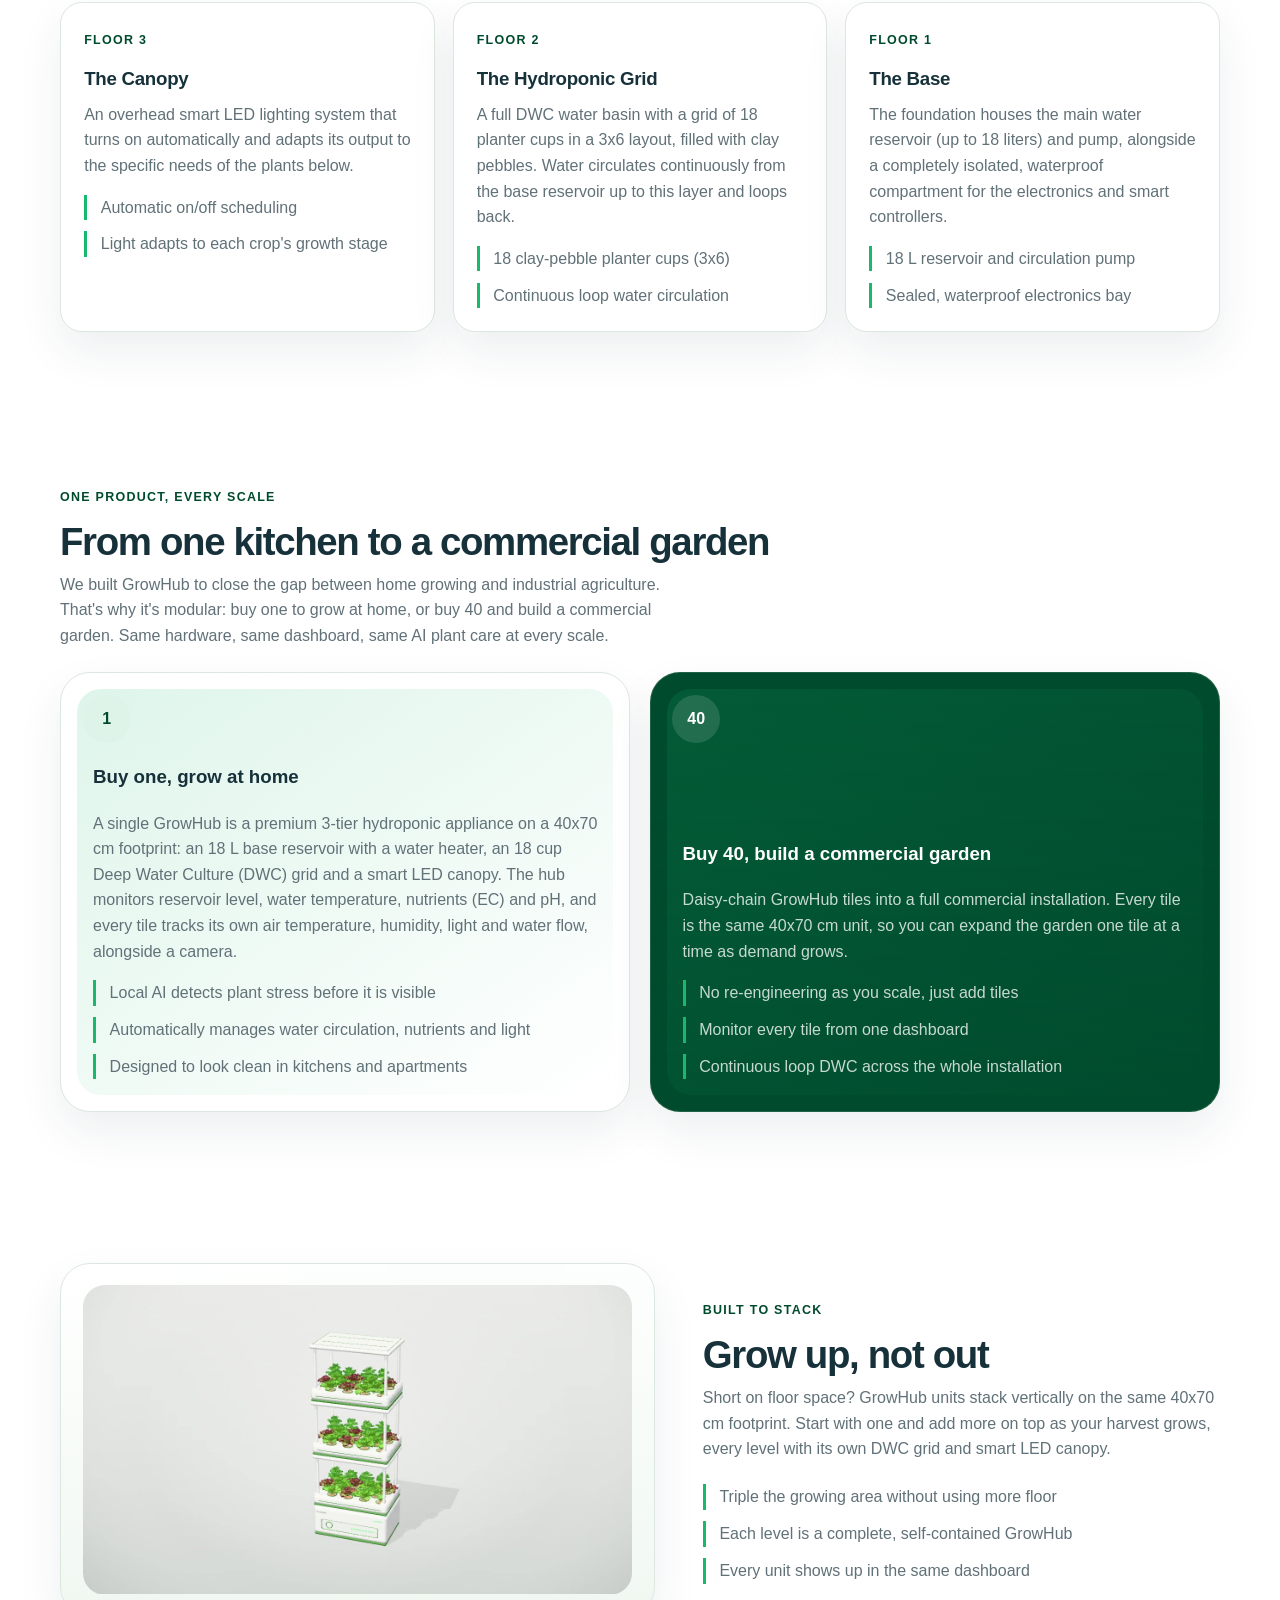
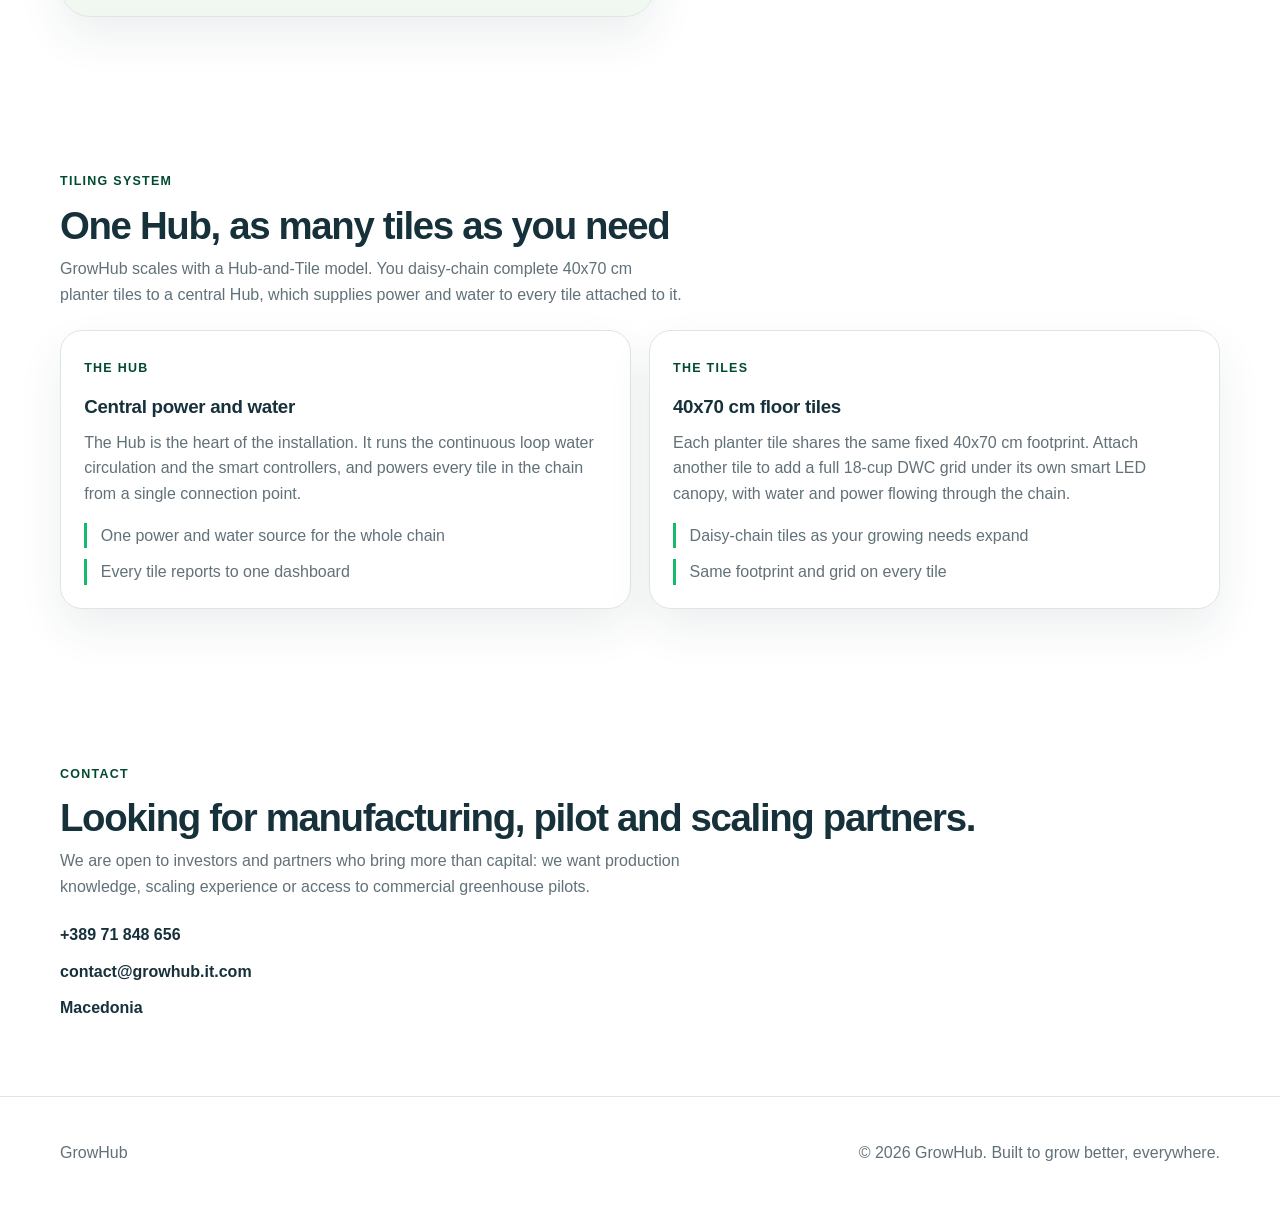
==== commit cd9e2246: "working on making the software match the new hardware" ====
--- a/Firmware/website/frontend/index.html
+++ b/Firmware/website/frontend/index.html
@@ -151,8 +151,9 @@
                             <h3>Buy one, grow at home</h3>
                             <p>
                                 A single GrowHub is a premium 3-tier hydroponic appliance on a 40x70 cm footprint: an 18 L base
-                                reservoir, an 18-cup Deep Water Culture (DWC) grid and a smart LED canopy, monitored by a camera
-                                and sensors for reservoir level, water temperature and nutrients (EC).
+                                reservoir with a water heater, an 18 cup Deep Water Culture (DWC) grid and a smart LED canopy.
+                                The hub monitors reservoir level, water temperature, nutrients (EC) and pH, and every tile
+                                tracks its own air temperature, humidity, light and water flow, alongside a camera.
                             </p>
                             <ul class="feature-list">
                                 <li>Local AI detects plant stress before it is visible</li>
--- a/Firmware/website/frontend/css/styles.css
+++ b/Firmware/website/frontend/css/styles.css
@@ -523,6 +523,31 @@
     margin-bottom: 1.5rem;
 }
 
+.metric-card-wide {
+    min-height: auto;
+    gap: 0.6rem;
+}
+
+.metric-group-heading {
+    display: flex;
+    align-items: baseline;
+    justify-content: space-between;
+    flex-wrap: wrap;
+    gap: 0.5rem 1rem;
+    margin: 2rem 0 1rem;
+}
+
+.metric-group-heading h2 {
+    margin: 0;
+    font-size: 1.35rem;
+    letter-spacing: -0.02em;
+}
+
+.metric-group-heading span {
+    color: var(--muted);
+    font-size: 0.92rem;
+}
+
 .dashboard-metrics {
     margin-bottom: 2rem;
 }
@@ -748,6 +773,18 @@
     font-size: 0.8rem;
 }
 
+.camera-controls {
+    display: flex;
+    align-items: center;
+    gap: 0.6rem;
+    flex-wrap: wrap;
+}
+
+#camera-source button:bisabled {
+    opacity: 0.6;
+    cursor: progress;
+}
+
 .camera-frame {
     background: #000;
     height: min(380px, 55vw);
@@ -761,6 +798,98 @@
     max-height: 100%;
     width: 100%;
     object-fit: contain;
+}
+
+.chat-card {
+    margin-top: 2rem;
+}
+
+.chat-card:hover {
+    transform: none;
+}
+
+.chat-log {
+    display: flex;
+    flex-direction: column;
+    gap: 0.6rem;
+    min-height: 120px;
+    max-height: 420px;
+    overflow-y: auto;
+    padding: 0.25rem;
+}
+
+.card p.chat-empty {
+    margin: auto 0;
+}
+
+.chat-message {
+    max-width: 85%;
+    padding: 0.65rem 0.9rem;
+    border-radius: 16px;
+    line-height: 1.45;
+    white-space: pre-wrap;
+    overflow-wrap: anywhere;
+}
+
+.chat-message.from-user {
+    align-self: flex-end;
+    background: var(--green-dark);
+    color: var(--surface);
+    border-bottom-right-radius: 4px;
+}
+
+.chat-message.from-assistant {
+    align-self: flex-start;
+    background: var(--surface-soft);
+    color: var(--ink);
+    border-bottom-left-radius: 4px;
+}
+
+.chat-message.is-pending {
+    color: var(--muted);
+    font-style: italic;
+}
+
+.chat-message.is-error {
+    align-self: flex-start;
+    border: 1px solid rgba(230, 57, 70, 0.35);
+    background: rgba(230, 57, 70, 0.08);
+    color: #a4161a;
+}
+
+.chat-suggestions {
+    margin-top: 1rem;
+}
+
+.chat-suggestions[hidden] {
+    display: none;
+}
+
+.chat-form {
+    display: flex;
+    gap: 0.6rem;
+    margin-top: 1rem;
+}
+
+.chat-form input {
+    flex: 1;
+    min-width: 0;
+    border: 1px solid var(--line);
+    border-radius: 999px;
+    padding: 0.78rem 1.1rem;
+    font: inherit;
+    color: var(--ink);
+    background: var(--surface);
+}
+
+.chat-form input:focus-visible {
+    outline: 2px solid var(--green);
+    outline-offset: 1px;
+}
+
+.chat-form button:disabled {
+    opacity: 0.6;
+    cursor: wait;
 }
 
 .brand-band .section-title,
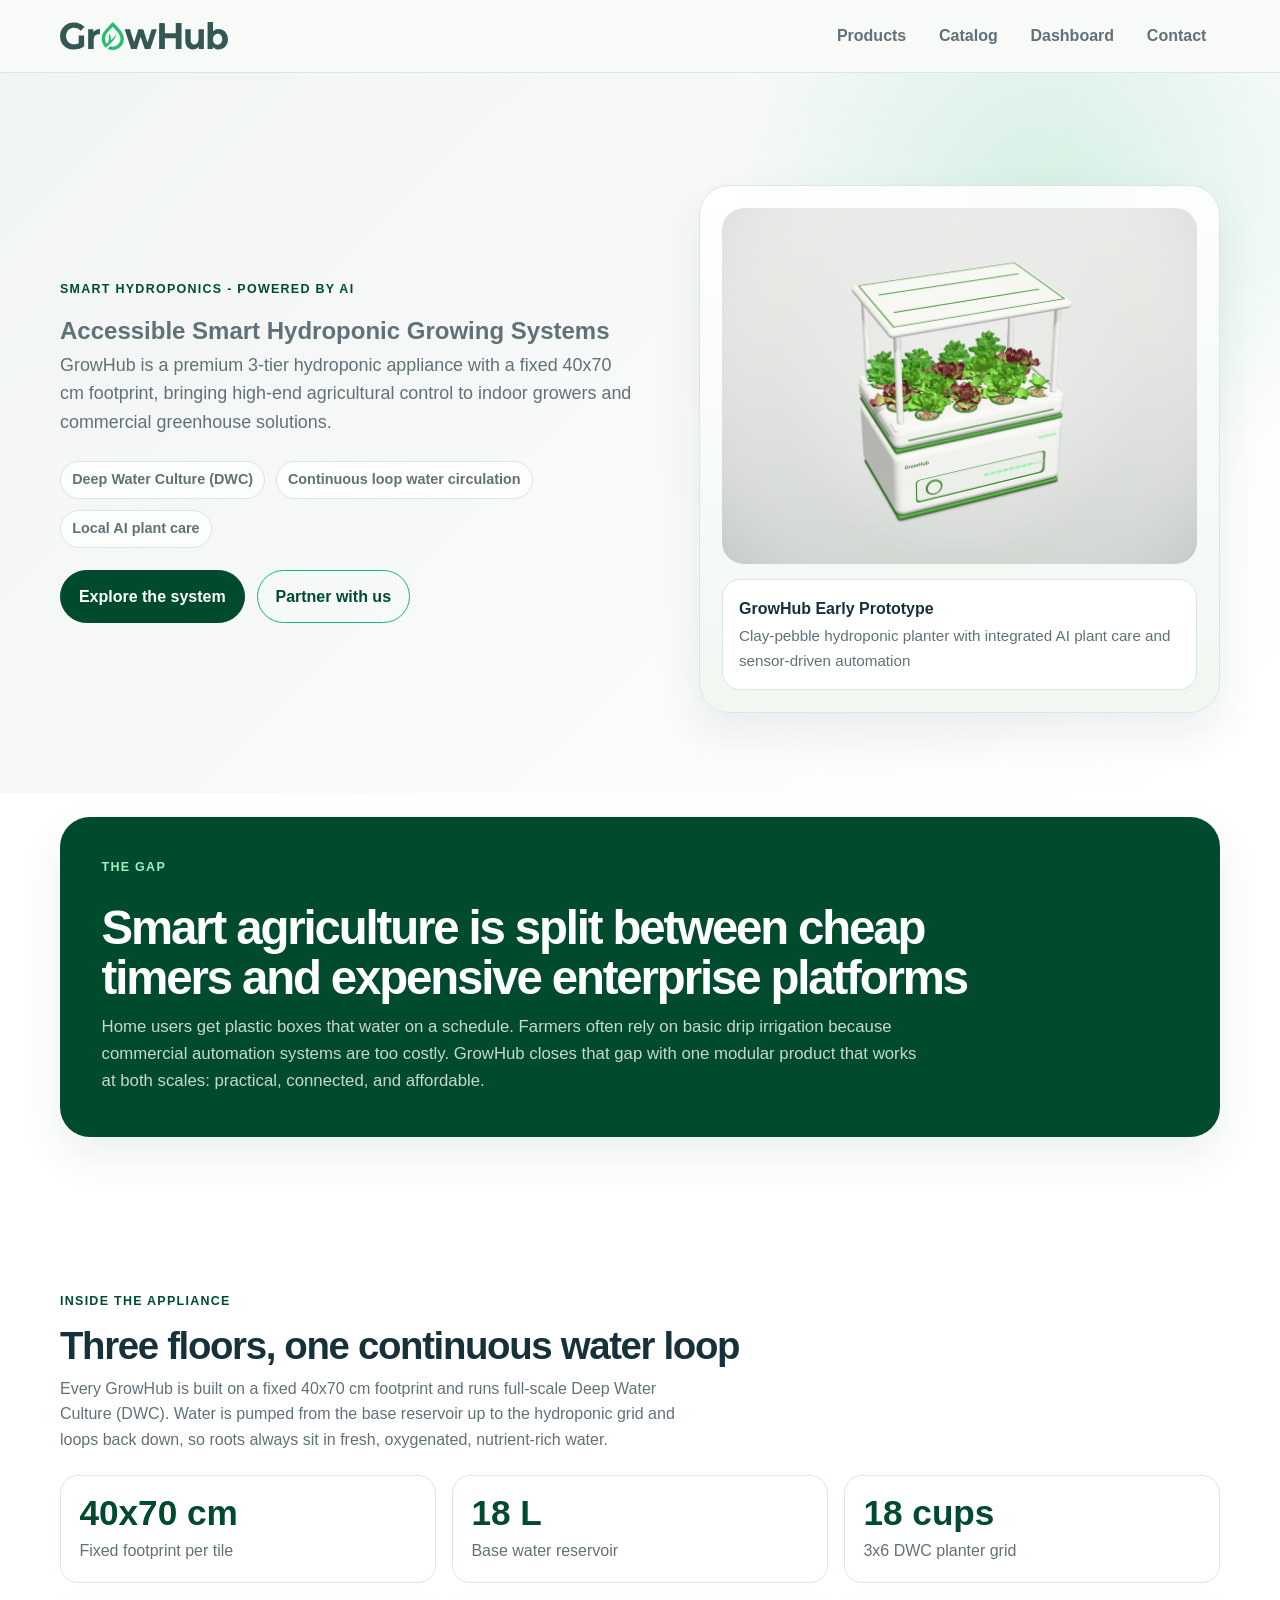
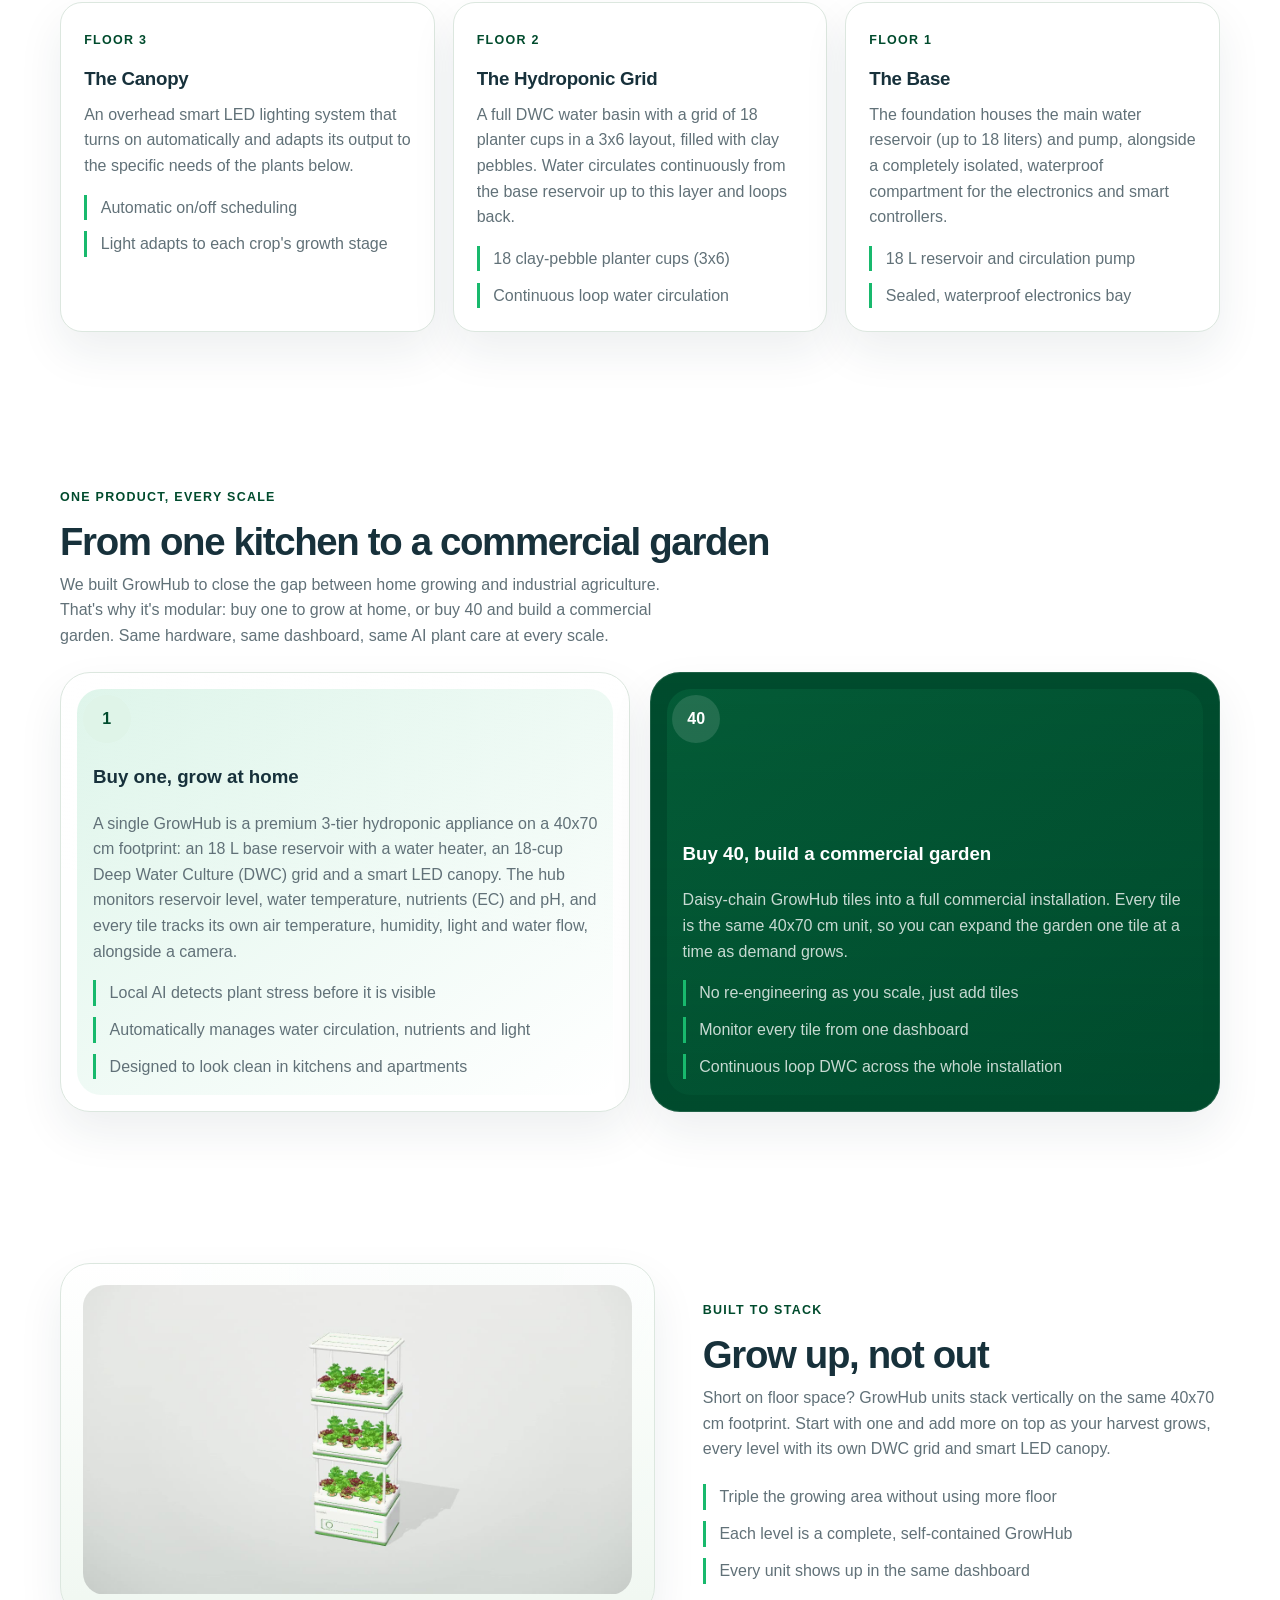
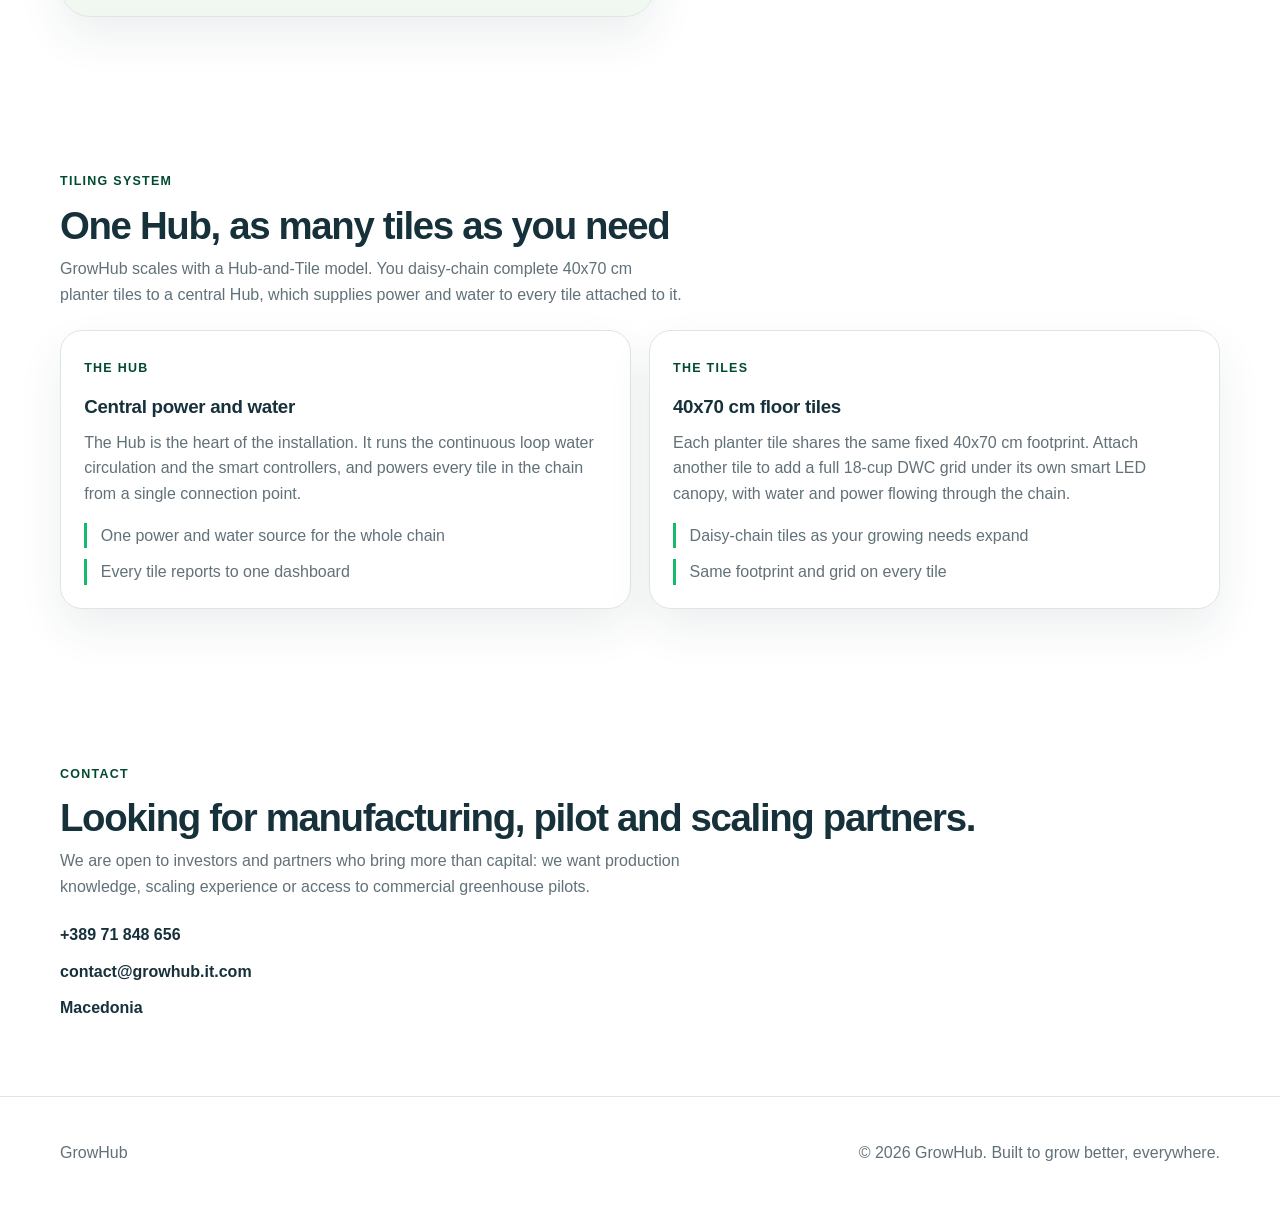
==== commit 7c0079da: "finished the plant selector and fixed some syntax errors" ====
--- a/Firmware/website/frontend/index.html
+++ b/Firmware/website/frontend/index.html
@@ -151,7 +151,7 @@
                             <h3>Buy one, grow at home</h3>
                             <p>
                                 A single GrowHub is a premium 3-tier hydroponic appliance on a 40x70 cm footprint: an 18 L base
-                                reservoir with a water heater, an 18 cup Deep Water Culture (DWC) grid and a smart LED canopy.
+                                reservoir with a water heater, an 18-cup Deep Water Culture (DWC) grid and a smart LED canopy.
                                 The hub monitors reservoir level, water temperature, nutrients (EC) and pH, and every tile
                                 tracks its own air temperature, humidity, light and water flow, alongside a camera.
                             </p>
--- a/Firmware/website/frontend/css/styles.css
+++ b/Firmware/website/frontend/css/styles.css
@@ -780,7 +780,7 @@
     flex-wrap: wrap;
 }
 
-#camera-source button:bisabled {
+#camera-source button:disabled {
     opacity: 0.6;
     cursor: progress;
 }
@@ -890,6 +890,285 @@
 .chat-form button:disabled {
     opacity: 0.6;
     cursor: wait;
+}
+
+.auth-pending main {
+    visibility: hidden;
+}
+
+.dashboard-account {
+    display: flex;
+    align-items: center;
+    flex-wrap: wrap;
+    gap: 0.6rem;
+}
+
+#crops-button.needs-setup {
+    background: var(--green-dark);
+    border-color: var(--green-dark);
+    color: var(--surface);
+}
+
+.plant-modal {
+    position: fixed;
+    inset: 0;
+    z-index: 40;
+    display: grid;
+    place-items: center;
+    padding: 1.25rem;
+    background: rgba(10, 24, 18, 0.62);
+    overflow: auto;
+}
+
+.plant-modal[hidden] {
+    display: none;
+}
+
+body.plant-modal-open {
+    overflow: hidden;
+}
+
+.plant-modal-card {
+    width: min(720px, 100%);
+    padding: clamp(1.4rem, 3vw, 2.2rem);
+    background: var(--surface);
+    border: 1px solid var(--line);
+    border-radius: var(--radius);
+    box-shadow: var(--shadow);
+}
+
+.plant-modal-card .section-lead {
+    margin-bottom: 1.2rem;
+}
+
+.plant-grid {
+    display: grid;
+    grid-template-columns: repeat(auto-fit, minmax(180px, 1fr));
+    gap: 0.75rem;
+}
+
+.plant-card {
+    display: grid;
+    gap: 0.35rem;
+    text-align: left;
+    padding: 1rem;
+    border: 1px solid var(--line);
+    border-radius: 18px;
+    background: var(--surface-soft);
+    color: var(--ink);
+    font: inherit;
+    cursor: pointer;
+    transition: border-color 160ms ease, background 160ms ease, transform 160ms ease;
+}
+
+.plant-card:hover,
+.plant-card:focus-visible {
+    border-color: var(--green);
+    transform: translateY(-1px);
+}
+
+.plant-card.is-selected {
+    background: var(--green-soft);
+    border-color: var(--green-dark);
+    box-shadow: inset 0 0 0 1px var(--green-dark);
+}
+
+.plant-card strong {
+    color: var(--green-dark);
+    letter-spacing: -0.02em;
+}
+
+.plant-card span {
+    color: var(--muted);
+    font-size: 0.92rem;
+}
+
+.plant-card-meta {
+    margin-top: 0.2rem;
+    font-weight: 650;
+    color: var(--ink) !important;
+}
+
+.plant-conflict {
+    margin: 1rem 0 0;
+    padding: 0.7rem 0.9rem;
+    border-radius: 14px;
+    background: var(--green-soft);
+    color: var(--green-dark);
+    font-size: 0.9rem;
+    font-weight: 650;
+}
+
+.plant-tile-step {
+    margin-top: 1.4rem;
+}
+
+.plant-tile-step h3 {
+    margin: 0 0 0.35rem;
+    font-size: 1.05rem;
+}
+
+.plant-tile-step .section-lead {
+    margin-bottom: 0.8rem;
+    font-size: 0.95rem;
+}
+
+.plant-tile-row {
+    display: grid;
+    gap: 0.45rem;
+    margin-bottom: 0.85rem;
+}
+
+.plant-modal-actions {
+    margin-top: 1.4rem;
+}
+
+.plant-modal-actions .btn {
+    cursor: pointer;
+    font: inherit;
+    font-weight: 600;
+}
+
+.plant-modal-actions .btn:disabled {
+    opacity: 0.6;
+    cursor: wait;
+}
+
+.account-email {
+    color: var(--muted);
+    font-size: 0.9rem;
+    font-weight: 650;
+    overflow-wrap: anywhere;
+}
+
+.auth-card {
+    max-width: 460px;
+    margin: 0 auto;
+    padding: clamp(1.5rem, 4vw, 2.4rem);
+    background: var(--surface);
+    border: 1px solid var(--line);
+    border-radius: var(--radius);
+    box-shadow: var(--shadow);
+}
+
+.auth-card .section-lead {
+    margin-bottom: 1.4rem;
+}
+
+.auth-tabs {
+    display: flex;
+    gap: 0.5rem;
+    margin-bottom: 1.4rem;
+}
+
+.auth-form {
+    display: grid;
+    gap: 1rem;
+}
+
+.auth-form label {
+    display: grid;
+    gap: 0.4rem;
+    font-weight: 650;
+    color: var(--ink);
+}
+
+.auth-form label[hidden],
+.auth-form p[hidden] {
+    display: none;
+}
+
+.auth-form input {
+    border: 1px solid var(--line);
+    border-radius: 14px;
+    padding: 0.78rem 1rem;
+    font: inherit;
+    color: var(--ink);
+    background: var(--surface);
+}
+
+.auth-form input:focus-visible {
+    outline: 2px solid var(--green);
+    outline-offset: 1px;
+}
+
+.auth-hint,
+.auth-error {
+    margin: -0.4rem 0 0;
+    font-size: 0.9rem;
+}
+
+.auth-hint {
+    color: var(--muted);
+}
+
+.auth-error {
+    color: #c53030;
+    font-weight: 650;
+}
+
+.auth-form .btn {
+    margin-top: 0.4rem;
+    cursor: pointer;
+    font: inherit;
+    font-weight: 600;
+}
+
+.auth-form .btn:disabled,
+.auth-sent .btn:disabled {
+    opacity: 0.6;
+    cursor: wait;
+}
+
+.auth-form[hidden],
+.auth-tabs[hidden],
+.auth-sent[hidden],
+.auth-notice[hidden] {
+    display: none;
+}
+
+.auth-sent {
+    display: grid;
+    gap: 1rem;
+}
+
+.auth-sent p {
+    margin: 0;
+}
+
+.auth-sent strong {
+    overflow-wrap: anywhere;
+}
+
+.auth-sent .auth-hint {
+    margin: 0;
+}
+
+.auth-notice {
+    padding: 0.7rem 0.9rem;
+    border-radius: 14px;
+    background: var(--green-soft);
+    color: var(--green-dark);
+    font-size: 0.9rem;
+    font-weight: 650;
+}
+
+.auth-sent .btn {
+    cursor: pointer;
+    font: inherit;
+    font-weight: 600;
+}
+
+.auth-back {
+    justify-self: center;
+    border: 0;
+    background: none;
+    color: var(--muted);
+    font: inherit;
+    font-size: 0.9rem;
+    font-weight: 650;
+    cursor: pointer;
+    text-decoration: underline;
 }
 
 .brand-band .section-title,
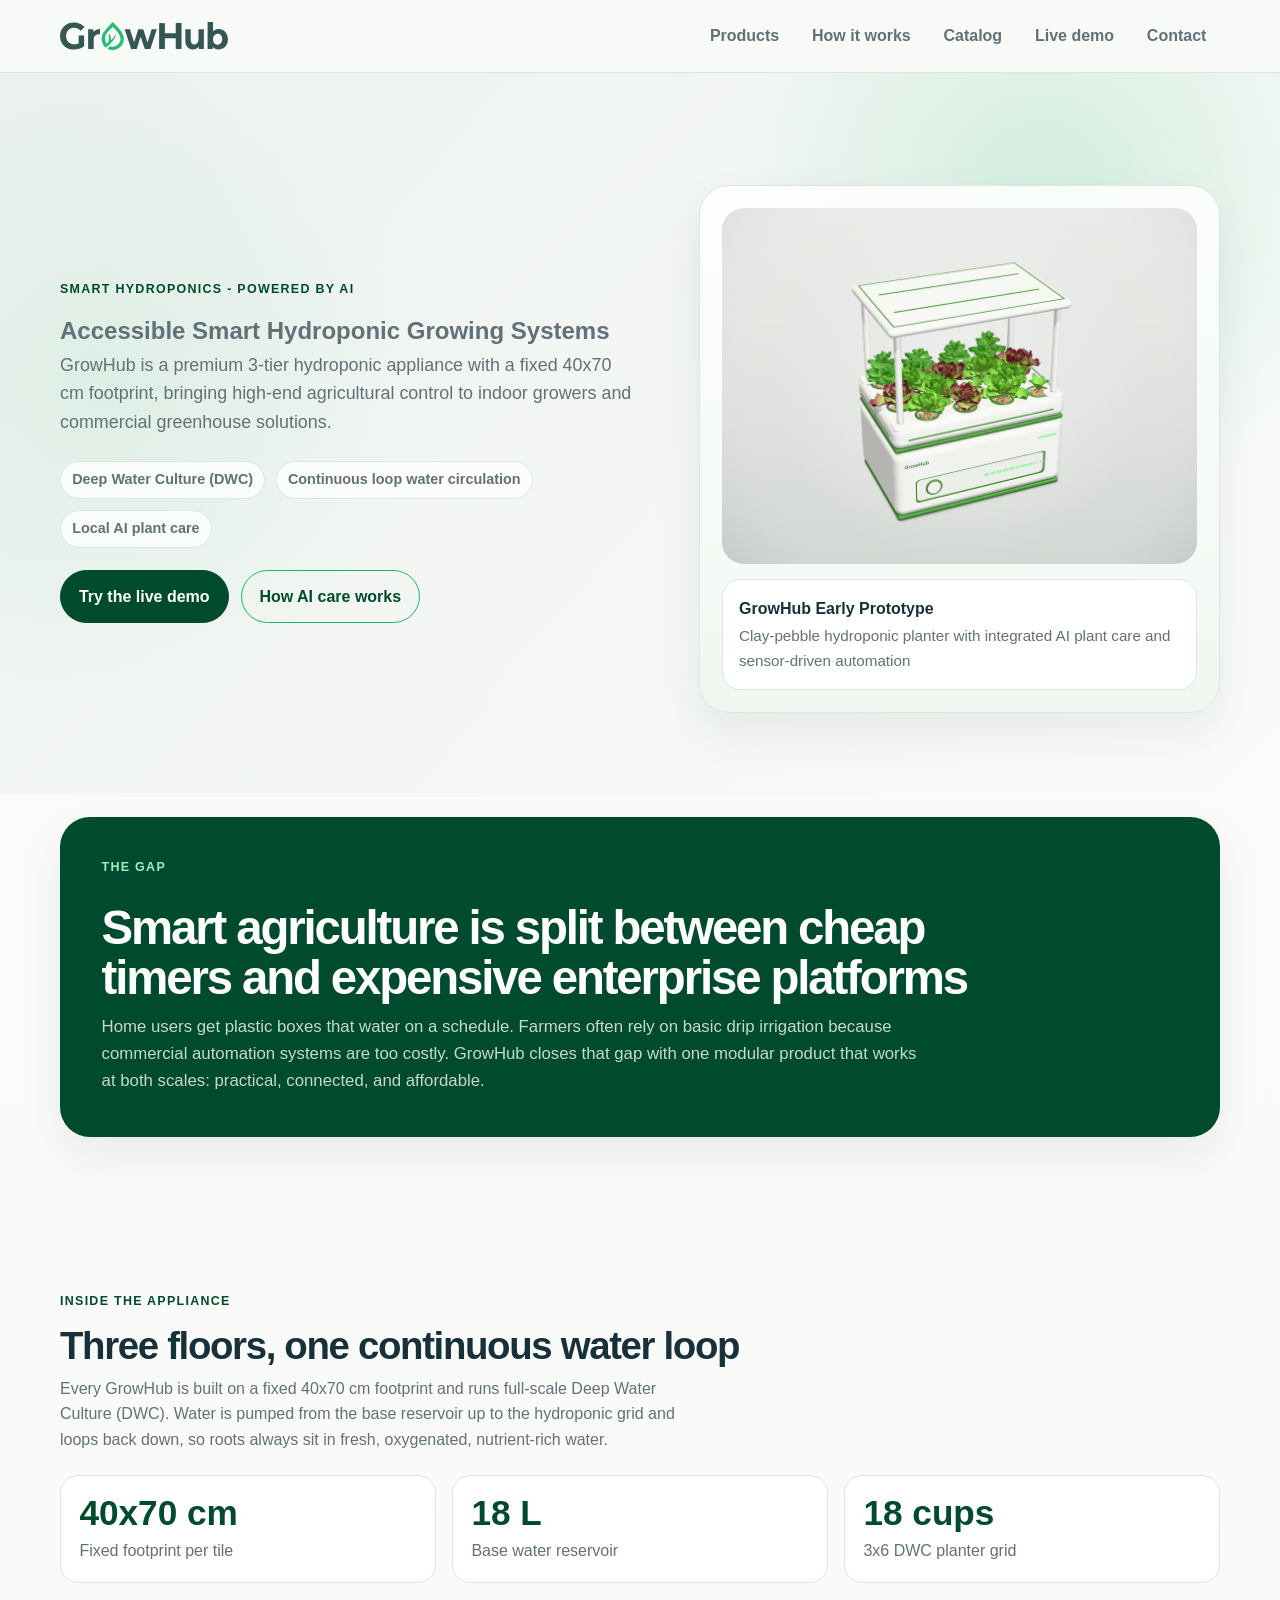
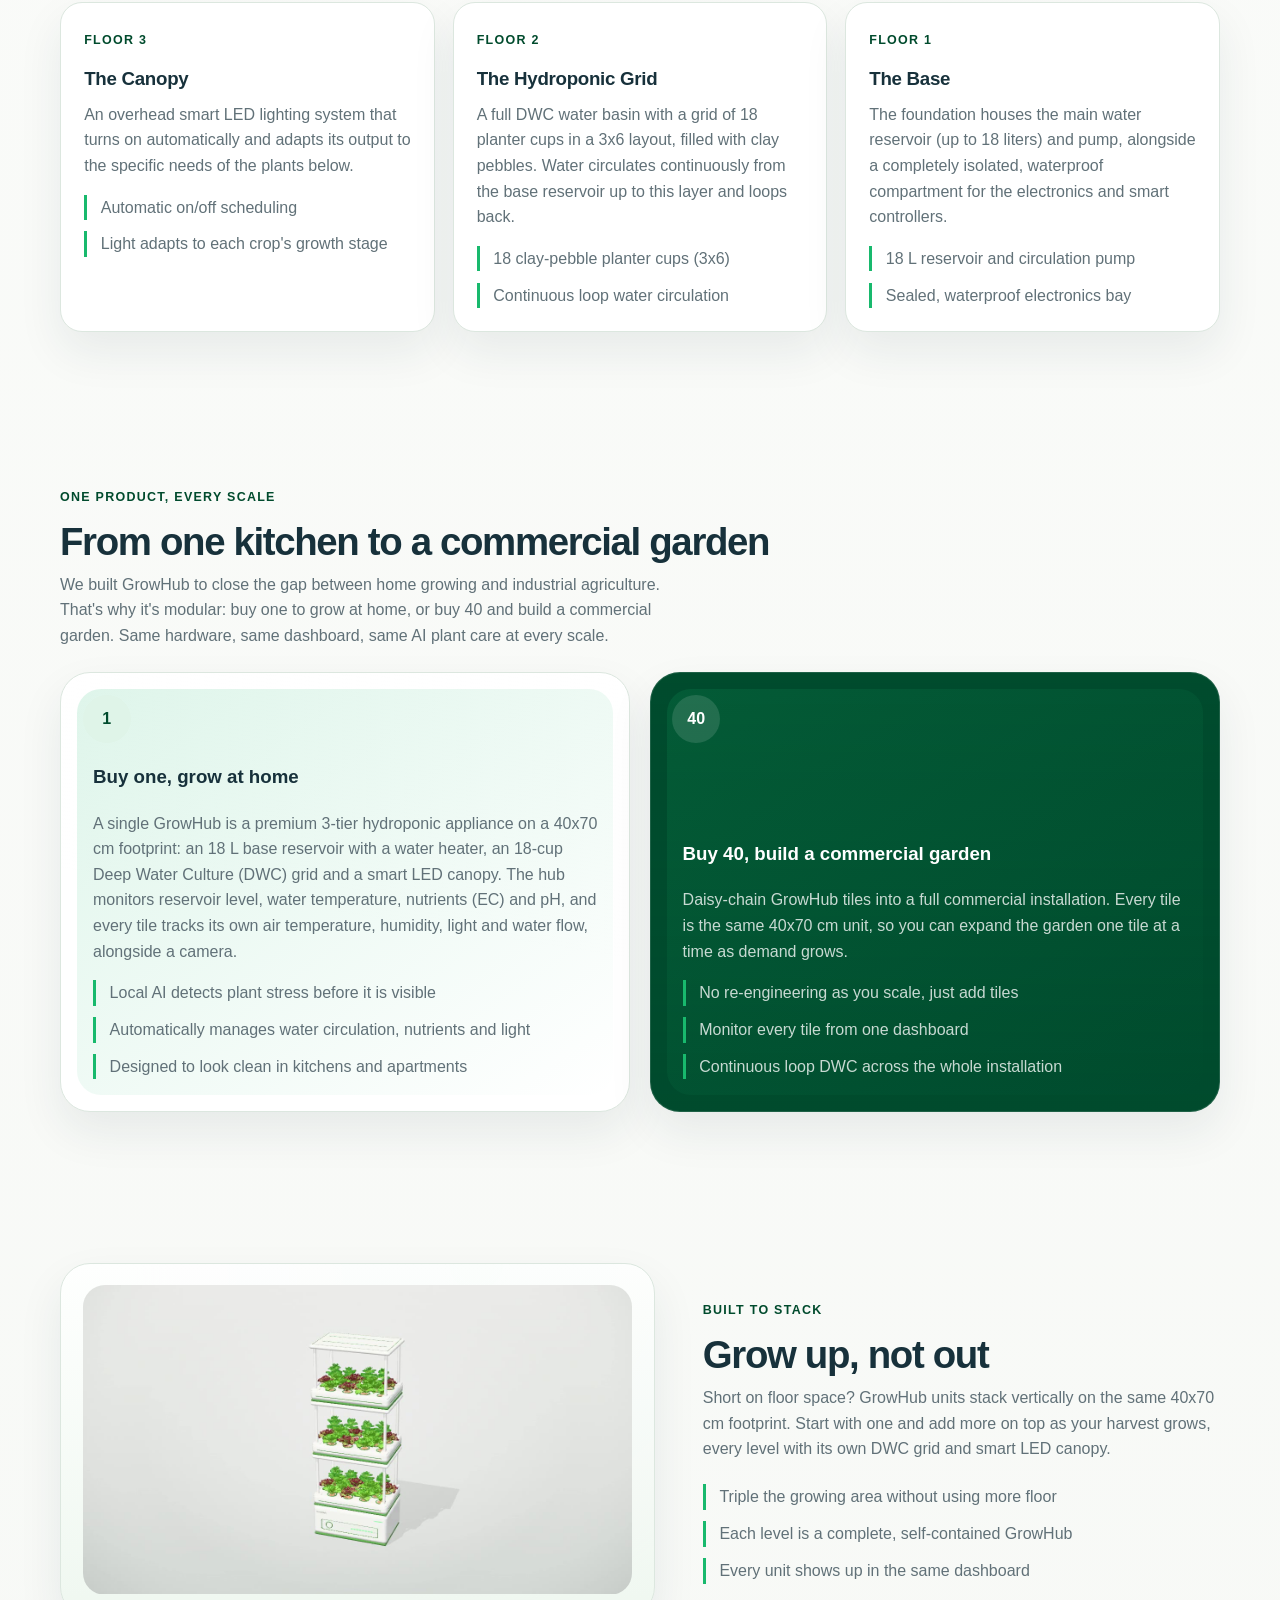
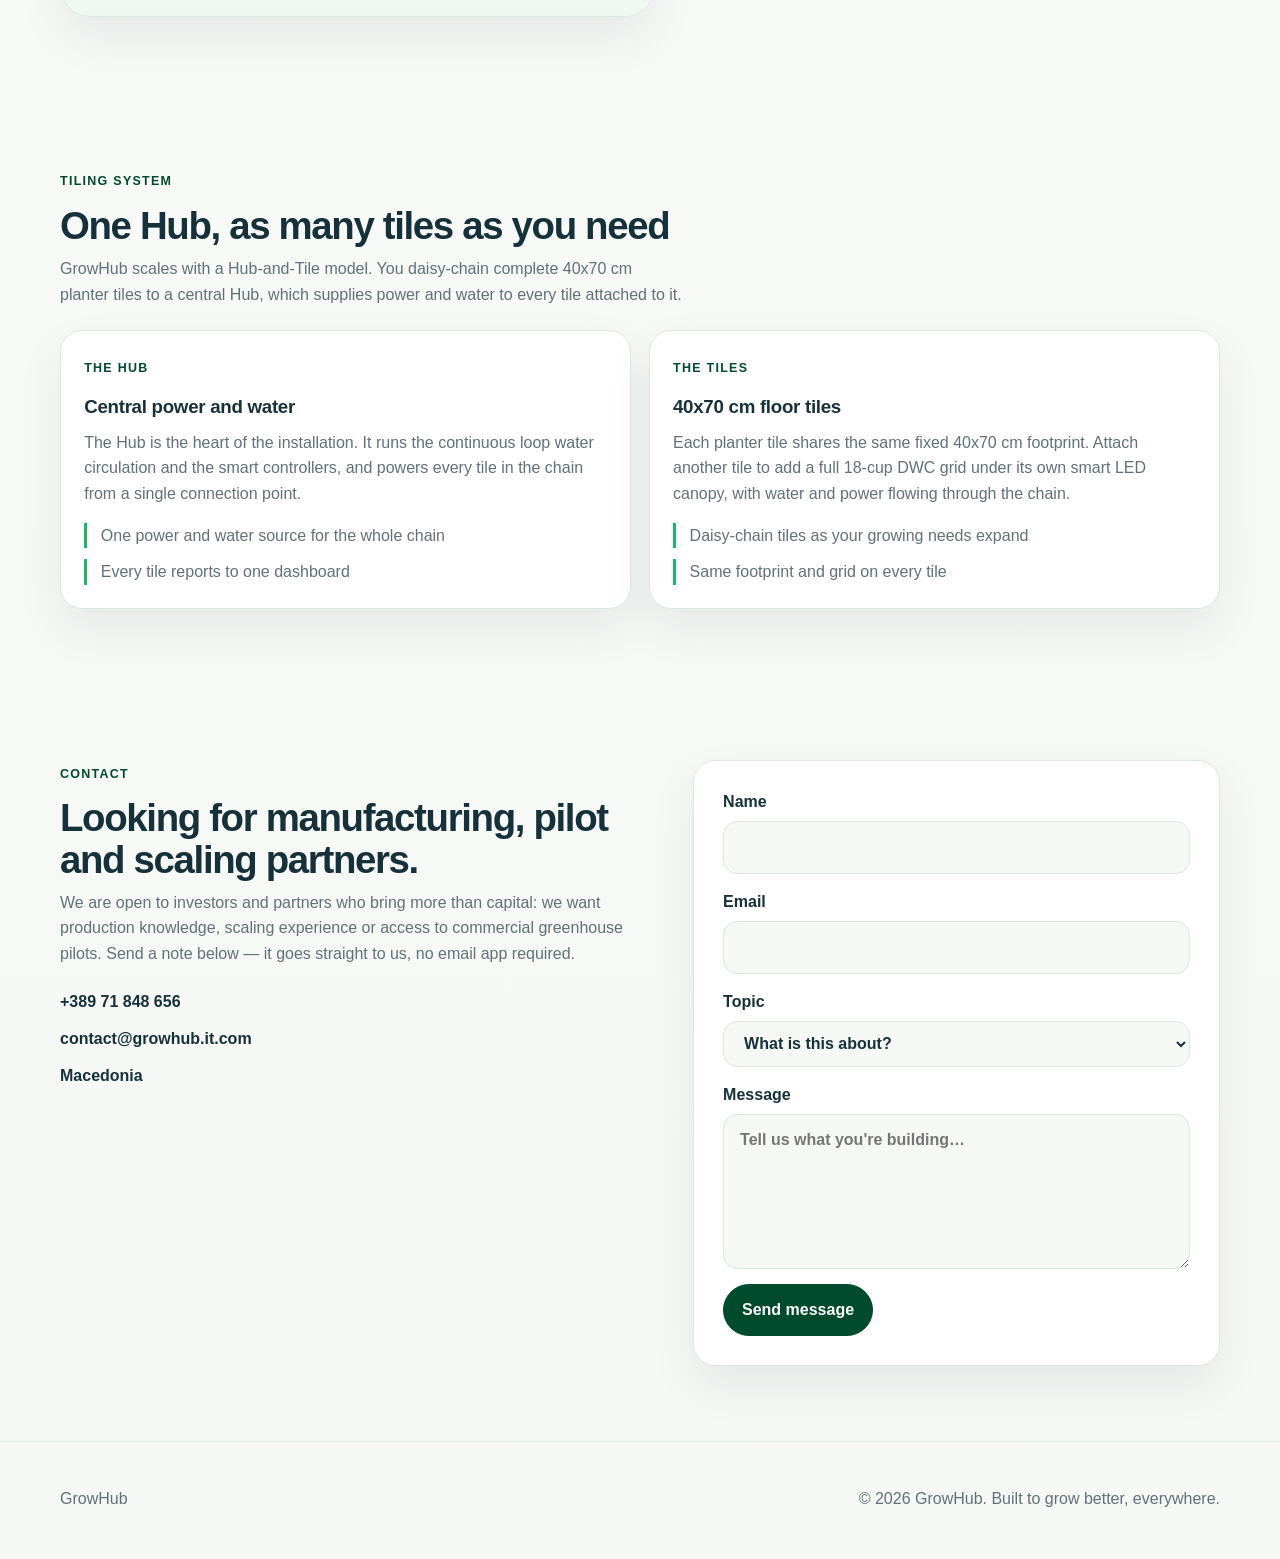
==== commit 53413a4e: "added more info to the page (whole new page how-it-works.html), also added a way to contact us direc" ====
--- a/Firmware/website/frontend/index.html
+++ b/Firmware/website/frontend/index.html
@@ -21,8 +21,9 @@
                 <button class="nav-toggle" data-nav-toggle aria-expanded="false" aria-label="Toggle menu">Menu</button>
                 <nav class="nav-menu" data-nav-menu aria-label="Primary">
                     <a class="nav-link" href="#products">Products</a>
+                    <a href="how-it-works.html" class="nav-link">How it works</a>
                     <a href="shop.html" class="nav-link">Catalog</a>
-                    <a href="dashboard.html" class="nav-link">Dashboard</a>
+                    <a href="demo.html" class="nav-link">Live demo</a>
                     <a class="nav-link navcta" href="#contact">Contact</a>
                 </nav>
             </div>
@@ -44,8 +45,8 @@
                             <span class="pill">Local AI plant care</span>
                         </div>
                         <div class="button-group">
-                            <a class="btn btn-primary" href="#system">Explore the system</a>
-                            <a class="btn btn-secondary" href="#contact">Partner with us</a>
+                            <a class="btn btn-primary" href="demo.html">Try the live demo</a>
+                            <a class="btn btn-secondary" href="how-it-works.html">How AI care works</a>
                         </div>
                     </div>
                     <aside class="product-visual" aria-label="GrowHub prototype render">
@@ -247,20 +248,51 @@
             </section>
 
             <section class="section" id="contact">
-                <div class="container">
+                <div class="container contact-layout">
                     <div>
                         <span class="kicker">Contact</span>
                         <h2 class="section-title">Looking for manufacturing, pilot and scaling partners.</h2>
                         <p class="section-lead">
                             We are open to investors and partners who bring more than capital: we want production knowledge, scaling experience or access to commercial
-                            greenhouse pilots.
+                            greenhouse pilots. Send a note below — it goes straight to us, no email app required.
                         </p>
                         <div class="contact-list">
                             <a href="tel:+38971848656">+389 71 848 656</a>
-                            <a href="mailto:contact@growhub.com">contact@growhub.it.com</a>
+                            <span>contact@growhub.it.com</span>
                             <span>Macedonia</span>
                         </div>
                     </div>
+                    <form class="contact-form" id="contact-form" novalidate>
+                        <label>
+                            Name
+                            <input type="text" name="name" autocomplete="name" maxlength="80" required />
+                        </label>
+                        <label>
+                            Email
+                            <input type="email" name="email" autocomplete="email" maxlength="120" required />
+                        </label>
+                        <label>
+                            Topic
+                            <select name="topic" required>
+                                <option value="" disabled selected>What is this about?</option>
+                                <option value="Partnership">Partnership</option>
+                                <option value="Pilot / hardware">Pilot or hardware</option>
+                                <option value="Investment">Investment</option>
+                                <option value="Support">Support</option>
+                                <option value="Other">Other</option>
+                            </select>
+                        </label>
+                        <label>
+                            Message
+                            <textarea name="message" rows="5" maxlength="4000" required placeholder="Tell us what you're building…"></textarea>
+                        </label>
+                        <label class="contact-honeypot" aria-hidden="true">
+                            Company
+                            <input type="text" name="company" tabindex="-1" autocomplete="off" />
+                        </label>
+                        <p class="contact-status" id="contact-status" role="status" hidden></p>
+                        <button type="submit" class="btn btn-primary" id="contact-submit">Send message</button>
+                    </form>
                 </div>
             </section>
         </main>
@@ -272,6 +304,7 @@
             </div>
         </footer>
 
-        <script src="js/main.js"></script>
+        <script src="js/main.js?v=demo6"></script>
+        <script src="js/contact.js"></script>
     </body>
 </html>
--- a/Firmware/website/frontend/css/styles.css
+++ b/Firmware/website/frontend/css/styles.css
@@ -29,7 +29,7 @@
     color: var(--ink);
     background:
         radial-gradient(circle at 8% 8%, rgba(24, 185, 109, 0.08), transparent 20rem),
-        linear-gradient(180deg, #fbfcfa, var(--gb));
+        linear-gradient(180deg, #fbfcfa, var(--bg));
     line-height: 1.6;
     overflow-x: hidden;
 }
@@ -1034,6 +1034,224 @@
     cursor: wait;
 }
 
+.onboard-modal {
+    position: fixed;
+    inset: 0;
+    z-index: 45;
+    display: grid;
+    place-items: center;
+    padding: 1.25rem;
+    background: rgba(10, 24, 18, 0.62);
+    overflow: auto;
+}
+
+.onboard-modal[hidden],
+.tour-overlay[hidden] {
+    display: none;
+}
+
+body.onboard-open {
+    overflow: hidden;
+}
+
+/* Tour must be able to scroll targets into view; only the bubble captures clicks. */
+body.tour-open {
+    overscroll-behavior: none;
+}
+
+.tour-section {
+    display: block;
+}
+
+.tour-section .metric-group-heading:first-child {
+    margin-top: 2rem;
+}
+
+.onboard-card {
+    width: min(720px, 100%);
+    padding: clamp(1.4rem, 3vw, 2.2rem);
+    background: var(--surface);
+    border: 1px solid var(--line);
+    border-radius: var(--radius);
+    box-shadow: var(--shadow);
+}
+
+.onboard-progress {
+    display: flex;
+    gap: 0.45rem;
+    margin-bottom: 1rem;
+}
+
+.onboard-dot {
+    width: 0.55rem;
+    height: 0.55rem;
+    border-radius: 999px;
+    background: var(--line);
+}
+
+.onboard-dot.is-done {
+    background: var(--green);
+}
+
+.onboard-dot.is-active {
+    width: 1.35rem;
+    background: var(--green-dark);
+}
+
+.onboard-options {
+    display: grid;
+    gap: 0.7rem;
+}
+
+.onboard-option {
+    display: grid;
+    gap: 0.25rem;
+    text-align: left;
+    padding: 0.95rem 1.05rem;
+    border: 1px solid var(--line);
+    border-radius: 18px;
+    background: var(--surface-soft);
+    color: var(--ink);
+    font: inherit;
+    cursor: pointer;
+    transition: border-color 160ms ease, background 160ms ease, transform 160ms ease;
+}
+
+.onboard-option:hover,
+.onboard-option:focus-visible {
+    border-color: var(--green);
+    transform: translateY(-1px);
+}
+
+.onboard-option.is-selected {
+    background: var(--green-soft);
+    border-color: var(--green-dark);
+    box-shadow: inset 0 0 0 1px var(--green-dark);
+}
+
+.onboard-option strong {
+    color: var(--green-dark);
+}
+
+.onboard-option span {
+    color: var(--muted);
+    font-size: 0.92rem;
+}
+
+.onboard-actions {
+    margin-top: 1.4rem;
+}
+
+.onboard-actions .btn,
+.tour-actions .btn {
+    cursor: pointer;
+    font: inherit;
+    font-weight: 600;
+}
+
+.onboard-actions .btn:disabled {
+    opacity: 0.6;
+    cursor: wait;
+}
+
+.onboard-rec-headline {
+    margin: 0 0 0.5rem;
+    font-size: clamp(1.35rem, 3vw, 1.85rem);
+    font-weight: 800;
+    color: var(--green-dark);
+    letter-spacing: -0.03em;
+}
+
+.onboard-rec-summary {
+    margin: 0 0 1.1rem;
+    color: var(--muted);
+}
+
+.onboard-rec-grid {
+    display: grid;
+    grid-template-columns: repeat(auto-fit, minmax(150px, 1fr));
+    gap: 0.7rem;
+    margin-bottom: 1rem;
+}
+
+.onboard-rec-card {
+    display: grid;
+    gap: 0.25rem;
+    padding: 0.95rem;
+    border: 1px solid var(--line);
+    border-radius: 18px;
+    background: var(--surface-soft);
+}
+
+.onboard-rec-card strong {
+    color: var(--green-dark);
+    font-size: 1.15rem;
+}
+
+.onboard-rec-card span:last-child {
+    color: var(--muted);
+    font-size: 0.9rem;
+}
+
+.onboard-why {
+    margin: 0 0 1rem;
+    padding-left: 1.15rem;
+    color: var(--ink);
+}
+
+.onboard-why li {
+    margin-bottom: 0.35rem;
+}
+
+.tour-overlay {
+    position: fixed;
+    inset: 0;
+    z-index: 50;
+    background: transparent;
+    pointer-events: none;
+}
+
+.tour-overlay .tour-bubble,
+.tour-overlay .tour-actions .btn {
+    pointer-events: auto;
+}
+
+.tour-spotlight {
+    position: fixed;
+    border-radius: 18px;
+    box-shadow: 0 0 0 9999px rgba(8, 18, 14, 0.55);
+    border: 2px solid var(--green);
+    pointer-events: none;
+    /* No position transition — scrolling + animating the hole makes it drift mid-step. */
+}
+
+.tour-bubble {
+    position: fixed;
+    z-index: 51;
+    max-width: 360px;
+    padding: 1.1rem 1.2rem;
+    background: var(--surface);
+    border: 1px solid var(--line);
+    border-radius: 18px;
+    box-shadow: var(--shadow);
+}
+
+.tour-bubble strong {
+    display: block;
+    margin: 0.15rem 0 0.45rem;
+    font-size: 1.15rem;
+    color: var(--green-dark);
+}
+
+.tour-bubble p {
+    margin: 0 0 1rem;
+    color: var(--muted);
+}
+
+.tour-actions {
+    margin-top: 0;
+}
+
 .account-email {
     color: var(--muted);
     font-size: 0.9rem;
@@ -1283,6 +1501,144 @@
     border: 2px solid var(--surface);
 }
 
+.demo-banner {
+    display: flex;
+    flex-wrap: wrap;
+    gap: 1rem;
+    justify-content: space-between;
+    align-items: center;
+    margin-bottom: 1.4rem;
+    padding: 1rem 1.2rem;
+    border: 1px solid var(--line);
+    border-radius: var(--radius);
+    background: linear-gradient(135deg, var(--green-soft), var(--surface));
+}
+
+.demo-banner[hidden] {
+    display: none;
+}
+
+.demo-banner strong {
+    display: block;
+    color: var(--green-dark);
+    font-size: 0.95rem;
+}
+
+.demo-banner span {
+    color: var(--muted);
+    font-size: 0.92rem;
+}
+
+.demo-banner-actions {
+    display: flex;
+    flex-wrap: wrap;
+    gap: 0.55rem;
+}
+
+.auth-demo-link {
+    margin: -0.4rem 0 1.2rem;
+    color: var(--muted);
+    font-size: 0.95rem;
+}
+
+.auth-demo-link a {
+    color: var(--green-dark);
+    font-weight: 700;
+    text-decoration: underline;
+    text-underline-offset: 0.15em;
+}
+
+.how-hero {
+    padding-top: 3.4rem;
+}
+
+.how-hero-grid,
+.how-split {
+    display: grid;
+    grid-template-columns: minmax(0, 1.15fr) minmax(0, 0.85fr);
+    gap: clamp(1.6rem, 4vw, 3rem);
+    align-items: start;
+}
+
+.how-loop,
+.how-status-card,
+.how-detail-card,
+.how-cta {
+    background: var(--surface);
+    border: 1px solid var(--line);
+    border-radius: var(--radius);
+    box-shadow: var(--shadow);
+}
+
+.how-loop,
+.how-status-card {
+    padding: clamp(1.2rem, 3vw, 1.7rem);
+}
+
+.how-loop-steps {
+    list-style: none;
+    margin: 0;
+    padding: 0;
+    display: grid;
+    gap: 1rem;
+}
+
+.how-loop-steps li {
+    display: grid;
+    grid-template-columns: auto 1fr;
+    gap: 0.85rem;
+    align-items: start;
+}
+
+.how-step-index {
+    width: 2.2rem;
+    height: 2.2rem;
+    border-radius: 999px;
+    display: inline-flex;
+    align-items: center;
+    justify-content: center;
+    background: var(--green-dark);
+    color: var(--surface);
+    font-weight: 700;
+}
+
+.how-loop-steps strong {
+    display: block;
+    margin-bottom: 0.15rem;
+}
+
+.how-loop-steps p,
+.how-status-card p,
+.how-detail-card p {
+    margin: 0;
+    color: var(--muted);
+}
+
+.how-status-card strong {
+    display: block;
+    margin: 0.35rem 0 0.7rem;
+    font-size: clamp(1.6rem, 3vw, 2.2rem);
+    color: #b7791f;
+    letter-spacing: -0.03em;
+}
+
+.how-detail-grid {
+    margin-top: 0.4rem;
+}
+
+.how-detail-card {
+    padding: 1.25rem 1.35rem;
+}
+
+.how-detail-card h3 {
+    margin: 0 0 0.45rem;
+    font-size: 1.15rem;
+}
+
+.how-cta {
+    padding: clamp(1.6rem, 4vw, 2.4rem);
+}
+
 .alert-list {
     display: grid;
     gap: 0.5rem;
@@ -1352,6 +1708,13 @@
     border-block: 1px solid var(--line);
 }
 
+.contact-layout {
+    display: grid;
+    grid-template-columns: minmax(0, 1.05fr) minmax(0, 0.95fr);
+    gap: clamp(1.8rem, 5vw, 3.2rem);
+    align-items: start;
+}
+
 .contact-list {
     display: grid;
     gap: 0.7rem;
@@ -1368,6 +1731,83 @@
 .contact-list a:hover,
 .contact-list a:focus-visible {
     color: var(--muted);
+}
+
+.contact-form {
+    position: relative;
+    display: grid;
+    gap: 0.95rem;
+    padding: clamp(1.3rem, 3vw, 1.8rem);
+    background: var(--surface);
+    border: 1px solid var(--line);
+    border-radius: var(--radius);
+    box-shadow: var(--shadow);
+}
+
+.contact-form label {
+    display: grid;
+    gap: 0.4rem;
+    font-weight: 650;
+    color: var(--ink);
+}
+
+.contact-form input,
+.contact-form select,
+.contact-form textarea {
+    border: 1px solid var(--line);
+    border-radius: 14px;
+    padding: 0.78rem 1rem;
+    font: inherit;
+    color: var(--ink);
+    background: var(--bg);
+    width: 100%;
+}
+
+.contact-form textarea {
+    resize: vertical;
+    min-height: 8rem;
+}
+
+.contact-form input:focus-visible,
+.contact-form select:focus-visible,
+.contact-form textarea:focus-visible {
+    outline: 2px solid var(--green);
+    outline-offset: 1px;
+    background: var(--surface);
+}
+
+.contact-honeypot {
+    position: absolute;
+    left: -10000px;
+    width: 1px;
+    height: 1px;
+    overflow: hidden;
+}
+
+.contact-status {
+    margin: 0;
+    font-size: 0.92rem;
+    font-weight: 650;
+}
+
+.contact-status.is-error {
+    color: #c53030;
+}
+
+.contact-status.is-success {
+    color: var(--green-dark);
+}
+
+.contact-form .btn {
+    justify-self: start;
+    cursor: pointer;
+    font: inherit;
+    font-weight: 650;
+}
+
+.contact-form .btn:disabled {
+    opacity: 0.65;
+    cursor: wait;
 }
 
 .site-footer {
@@ -1397,34 +1837,158 @@
     border-block: 1px solid var(--line);
 }
 
-.showcase-header {
+/* ——— Catalog / shop ——— */
+.catalog-hero {
+    position: relative;
+    min-height: min(92dvh, 860px);
+    display: grid;
+    align-items: end;
+    overflow: hidden;
+    color: #f4faf6;
+}
+
+.catalog-hero-media {
+    position: absolute;
+    inset: 0;
+}
+
+.catalog-hero-media img {
+    width: 100%;
+    height: 100%;
+    object-fit: cover;
+    object-position: center 40%;
+    transform: scale(1.02);
+}
+
+.catalog-hero-veil {
+    position: absolute;
+    inset: 0;
+    background:
+        linear-gradient(180deg, rgba(8, 28, 20, 0.25) 0%, rgba(8, 28, 20, 0.72) 55%, rgba(8, 28, 20, 0.9) 100%),
+        radial-gradient(ellipse at 70% 20%, rgba(24, 185, 109, 0.22), transparent 50%);
+}
+
+.catalog-hero-copy {
+    position: relative;
+    z-index: 1;
+    padding: clamp(4.5rem, 12vw, 7rem) 0 clamp(3rem, 6vw, 4.5rem);
+    max-width: 40rem;
+}
+
+.catalog-brand {
+    margin: 0 0 0.85rem;
+    font-size: clamp(2.6rem, 7vw, 4.4rem);
+    font-weight: 800;
+    letter-spacing: -0.06em;
+    line-height: 0.95;
+    color: #ffffff;
+    text-wrap: balance;
+}
+
+.catalog-hero-title {
+    margin: 0 0 0.85rem;
+    font-size: clamp(1.35rem, 3.2vw, 1.85rem);
+    font-weight: 650;
+    letter-spacing: -0.02em;
+    line-height: 1.25;
+    color: rgba(244, 250, 246, 0.92);
+    text-wrap: balance;
+}
+
+.catalog-hero-lead {
+    margin: 0 0 1.6rem;
+    max-width: 34rem;
+    color: rgba(230, 240, 234, 0.82);
+    font-size: 1.05rem;
+}
+
+.catalog-hero .btn-primary {
+    background: #ffffff;
+    color: var(--green-dark);
+}
+
+.catalog-hero .btn-primary:hover {
+    background: var(--green-soft);
+}
+
+.catalog-hero .btn-secondary {
+    border-color: rgba(255, 255, 255, 0.45);
+    color: #ffffff;
+    background: transparent;
+}
+
+.catalog-hero .btn-secondary:hover {
+    border-color: #ffffff;
+    background: rgba(255, 255, 255, 0.08);
+}
+
+.catalog-system {
+    background:
+        radial-gradient(circle at 12% 0%, rgba(24, 185, 109, 0.1), transparent 28rem),
+        var(--bg);
+}
+
+.catalog-steps {
+    list-style: none;
+    margin: 2.2rem 0 0;
+    padding: 0;
+    display: grid;
+    grid-template-columns: repeat(3, minmax(0, 1fr));
+    gap: 1.25rem;
+}
+
+.catalog-steps li {
+    display: grid;
+    gap: 0.45rem;
+    padding: 1.25rem 0 0;
+    border-top: 2px solid var(--green-dark);
+}
+
+.catalog-steps strong {
+    color: var(--green-dark);
+    font-size: 1.05rem;
+    letter-spacing: -0.02em;
+}
+
+.catalog-steps span {
+    color: var(--muted);
+    font-size: 0.98rem;
+}
+
+.catalog-lineup {
+    background: var(--surface);
+    border-block: 1px solid var(--line);
+}
+
+.catalog-lineup-header {
     display: flex;
     flex-wrap: wrap;
     align-items: flex-end;
     justify-content: space-between;
-    gap: 2rem;
-    margin-bottom: 3rem;
+    gap: 1.5rem 2rem;
+    margin-bottom: 2.4rem;
 }
 
 .showcase-filters {
     display: flex;
-    gap: 0.5rem;
-    background: var(--surface);
-    padding: 0.4rem;
-    border-radius: 999px;
-    border: 1px solid var(--line);
-    box-shadow: 0 4px 12px rgba(23, 49, 59, 0.04);
+    flex-wrap: wrap;
+    gap: 0.35rem;
+    padding: 0.3rem;
+    border-radius: 14px;
+    border: 1px solid var(--line);
+    background: var(--surface-soft);
 }
 
 .filter-btn {
     border: none;
-    background: transport;
-    padding: 0.5rem 1.2rem;
-    border-radius: 999px;
-    font-weight: 600;
+    background: transparent;
+    padding: 0.5rem 1rem;
+    border-radius: 10px;
+    font: inherit;
+    font-weight: 650;
     color: var(--muted);
     cursor: pointer;
-    transition: all 200ms ease;
+    transition: color 180ms ease, background 180ms ease;
     font-size: 0.9rem;
 }
 
@@ -1437,78 +2001,200 @@
     color: var(--surface);
 }
 
-.showcase-grid {
-    display: grid;
-    grid-template-columns: repeat(auto-fill, minmax(320px, 1fr));
-    gap: 2rem;
-}
-
-.showcase-card {
-    background: var(--surface);
-    border: 1px solid var(--line);
-    border-radius: 24px;
+.catalog-status {
+    margin: 0 0 1.25rem;
+    color: var(--muted);
+}
+
+.catalog-status.is-error {
+    color: #8a2f2f;
+}
+
+.catalog-list {
+    display: grid;
+    gap: clamp(2.5rem, 6vw, 4rem);
+}
+
+.catalog-item {
+    display: grid;
+    grid-template-columns: minmax(0, 1.05fr) minmax(0, 1fr);
+    gap: clamp(1.4rem, 4vw, 2.8rem);
+    align-items: center;
+    opacity: 1;
+    transform: none;
+    transition: opacity 420ms ease, transform 420ms ease;
+    transition-delay: var(--reveal-delay, 0ms);
+}
+
+@media (prefers-reduced-motion: no-preference) {
+    .catalog-item:not(.is-visible) {
+        opacity: 0;
+        transform: translateY(14px);
+    }
+}
+
+.catalog-item.is-visible {
+    opacity: 1;
+    transform: none;
+}
+
+.catalog-item:nth-child(even) {
+    direction: rtl;
+}
+
+.catalog-item:nth-child(even) > * {
+    direction: ltr;
+}
+
+.catalog-item[hidden] {
+    display: none !important;
+}
+
+.catalog-item-media {
+    position: relative;
+    margin: 0;
+    border-radius: calc(var(--radius) + 4px);
     overflow: hidden;
-    transition: transform 300ms ease, box-shadow 300ms ease;
-    display: flex;
-    flex-direction: column;
-}
-
-.showcase-card:hover {
-    transform: translateY(-5px);
-    box-shadow: 0 24px 48px rgba(23, 49, 59, 0.12);
-}
-
-.card-img-wrap {
-    position: relative;
-    padding: 2rem;
-    background: linear-gradient(100deg, #ffffff, #f7faf7);
-    border-bottom: 1px solid --line;
-    overflow: hidden;
-}
-
-.card-img-wrap img {
+    background:
+        radial-gradient(circle at 30% 20%, rgba(24, 185, 109, 0.12), transparent 45%),
+        linear-gradient(160deg, #f4faf6, #e7f0ea);
+    border: 1px solid var(--line);
+    min-height: clamp(240px, 36vw, 420px);
+}
+
+.catalog-item-media img {
     width: 100%;
-    height: 270px;
-    object-fit: contain;
-    transition: transform 500ms ease;
-}
-
-.showcase-card:hover .card-img-wrap img {
-    transform: scale(1.05);
-}
-
-.card-badge {
+    height: 100%;
+    min-height: inherit;
+    object-fit: cover;
+    object-position: center;
+}
+
+.catalog-badge {
     position: absolute;
     top: 1rem;
-    right: 1rem;
-    background: var(--green-soft);
+    left: 1rem;
+    background: var(--green-dark);
+    color: #ffffff;
+    padding: 0.35rem 0.75rem;
+    border-radius: 8px;
+    font-size: 0.72rem;
+    font-weight: 750;
+    letter-spacing: 0.06em;
+    text-transform: uppercase;
+}
+
+.catalog-item-copy h3 {
+    margin: 0.35rem 0 0.4rem;
+    font-size: clamp(1.45rem, 2.6vw, 1.9rem);
+    letter-spacing: -0.03em;
     color: var(--green-dark);
-    padding: 0.3rem 0.8rem;
-    border-radius: 999px;
-    font-size: 0.75rem;
+    text-wrap: balance;
+}
+
+.catalog-tagline {
+    margin: 0 0 0.7rem;
+    font-weight: 650;
+    color: var(--ink);
+}
+
+.catalog-desc {
+    margin: 0 0 1.1rem;
+    color: var(--muted);
+    max-width: 38rem;
+}
+
+.catalog-specs {
+    display: grid;
+    grid-template-columns: repeat(3, minmax(0, 1fr));
+    gap: 0.75rem;
+    margin: 0 0 1.1rem;
+}
+
+.catalog-specs div {
+    padding-top: 0.55rem;
+    border-top: 1px solid var(--line);
+}
+
+.catalog-specs dt {
+    margin: 0;
+    color: var(--muted);
+    font-size: 0.78rem;
+    letter-spacing: 0.04em;
+    text-transform: uppercase;
+}
+
+.catalog-specs dd {
+    margin: 0.2rem 0 0;
+    font-weight: 700;
+    color: var(--ink);
+    letter-spacing: -0.02em;
+}
+
+.catalog-features {
+    margin-bottom: 1.35rem;
+}
+
+.catalog-item-actions {
+    display: flex;
+    flex-wrap: wrap;
+    align-items: center;
+    gap: 0.9rem 1.2rem;
+}
+
+.catalog-price {
     font-weight: 800;
-    text-transform: uppercase;
-    letter-spacing: 0.05rem;
-}
-
-.card-info {
-    padding: 1.8rem;
-    display: flex;
-    flex-direction: column;
-    flex-grow: 1;
-}
-
-.card-info h3 {
-    margin: 0 0 0.5rem;
-    font-size: 1.25rem;
-    letter-spacing: -0.01rem;
-}
-
-.card-info p {
-    color: var(--muted);
-    font-size: 0.95rem;
-    margin: 0 0 1.5rem;
-    flex-grow: 1;
+    font-size: 1.15rem;
+    letter-spacing: -0.02em;
+    color: var(--green-dark);
+    font-variant-numeric: tabular-nums;
+}
+
+.catalog-cta {
+    background:
+        linear-gradient(135deg, rgba(0, 75, 45, 0.06), transparent 40%),
+        var(--surface-soft);
+}
+
+.catalog-cta-inner {
+    display: flex;
+    flex-wrap: wrap;
+    align-items: flex-end;
+    justify-content: space-between;
+    gap: 1.5rem 2rem;
+}
+
+.catalog-cta-inner .section-lead {
+    margin-bottom: 0;
+    max-width: 36rem;
+}
+
+@media (max-width: 900px) {
+    .catalog-steps {
+        grid-template-columns: 1fr;
+    }
+
+    .catalog-item,
+    .catalog-item:nth-child(even) {
+        grid-template-columns: 1fr;
+        direction: ltr;
+    }
+
+    .catalog-item-media {
+        min-height: 240px;
+    }
+
+    .catalog-specs {
+        grid-template-columns: 1fr;
+    }
+}
+
+@media (prefers-reduced-motion: reduce) {
+    .catalog-item {
+        opacity: 1;
+        transform: none;
+        transition: none;
+    }
 }
 
 .text-link {
@@ -1537,7 +2223,10 @@
     .number-strip,
     .product-grid,
     .business-grid,
-    .metric-grid {
+    .metric-grid,
+    .contact-layout,
+    .how-hero-grid,
+    .how-split {
         grid-template-columns: 1fr;
     }
 
